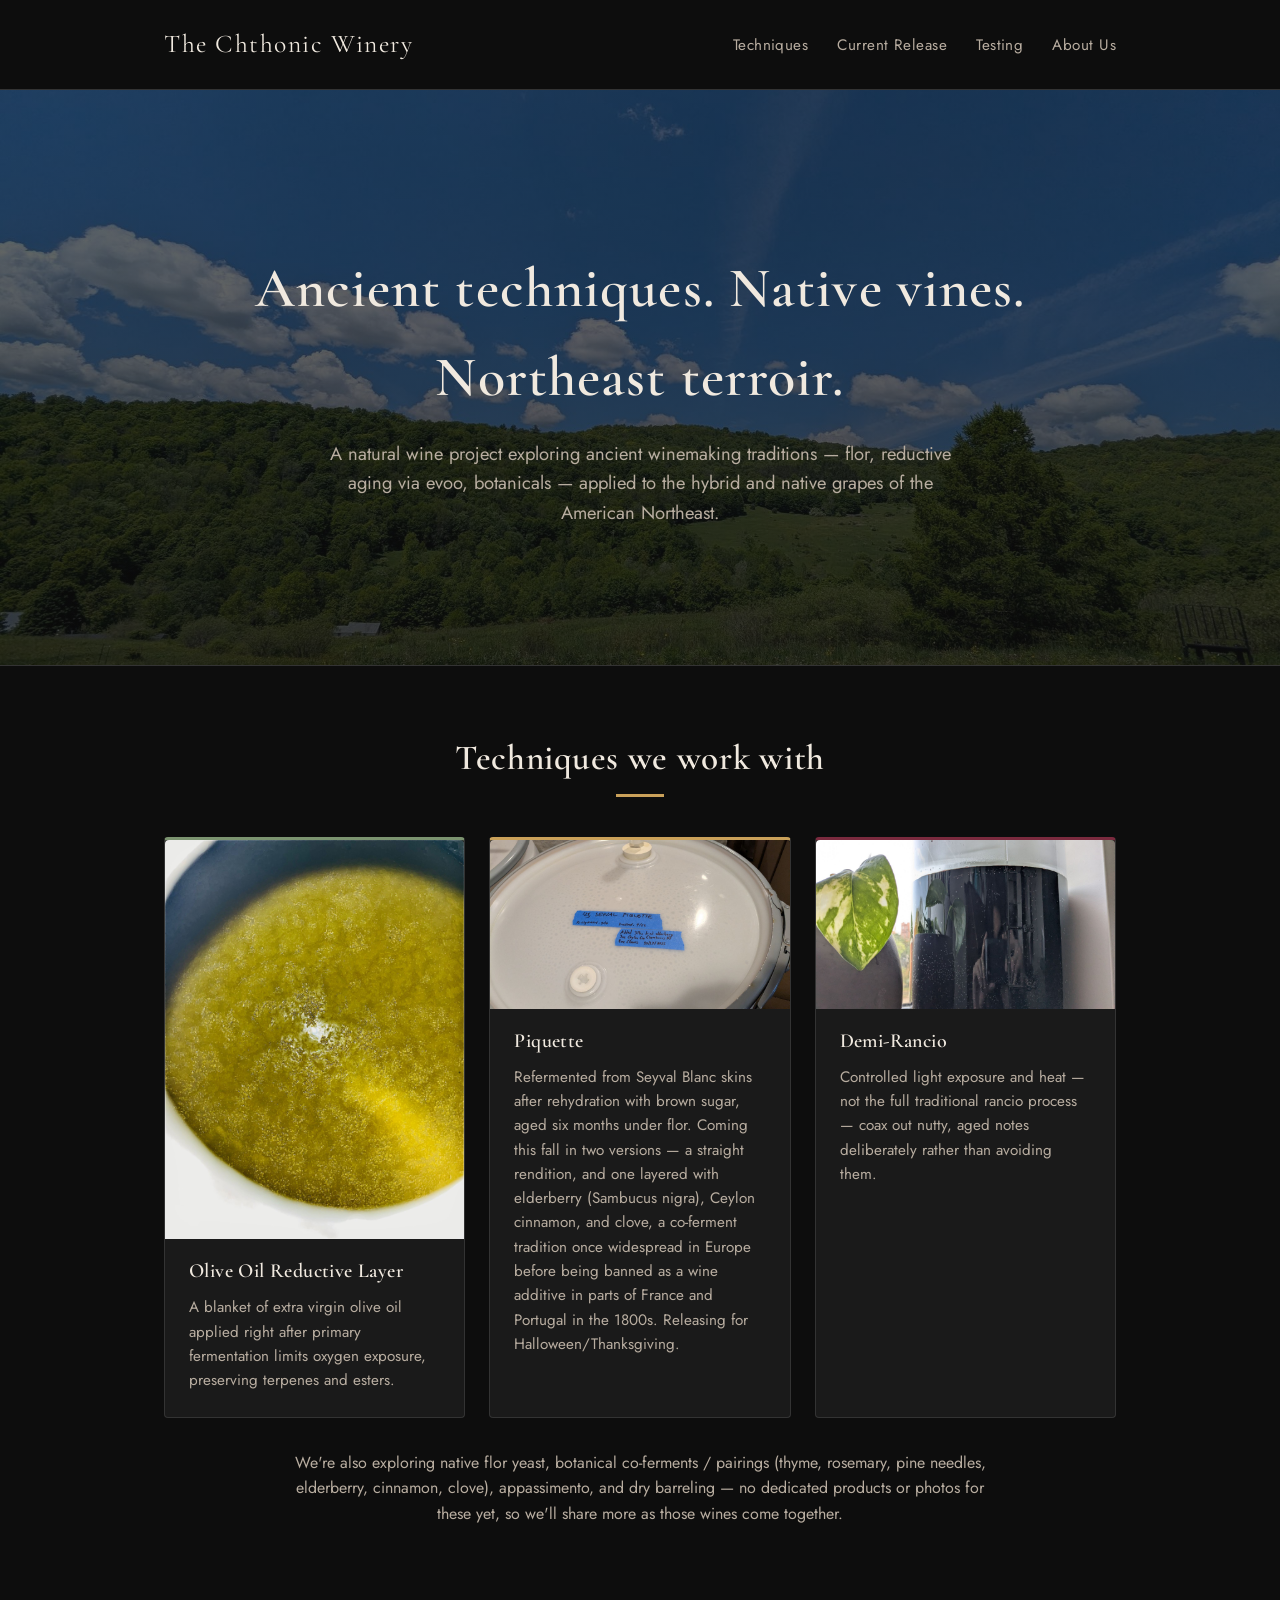
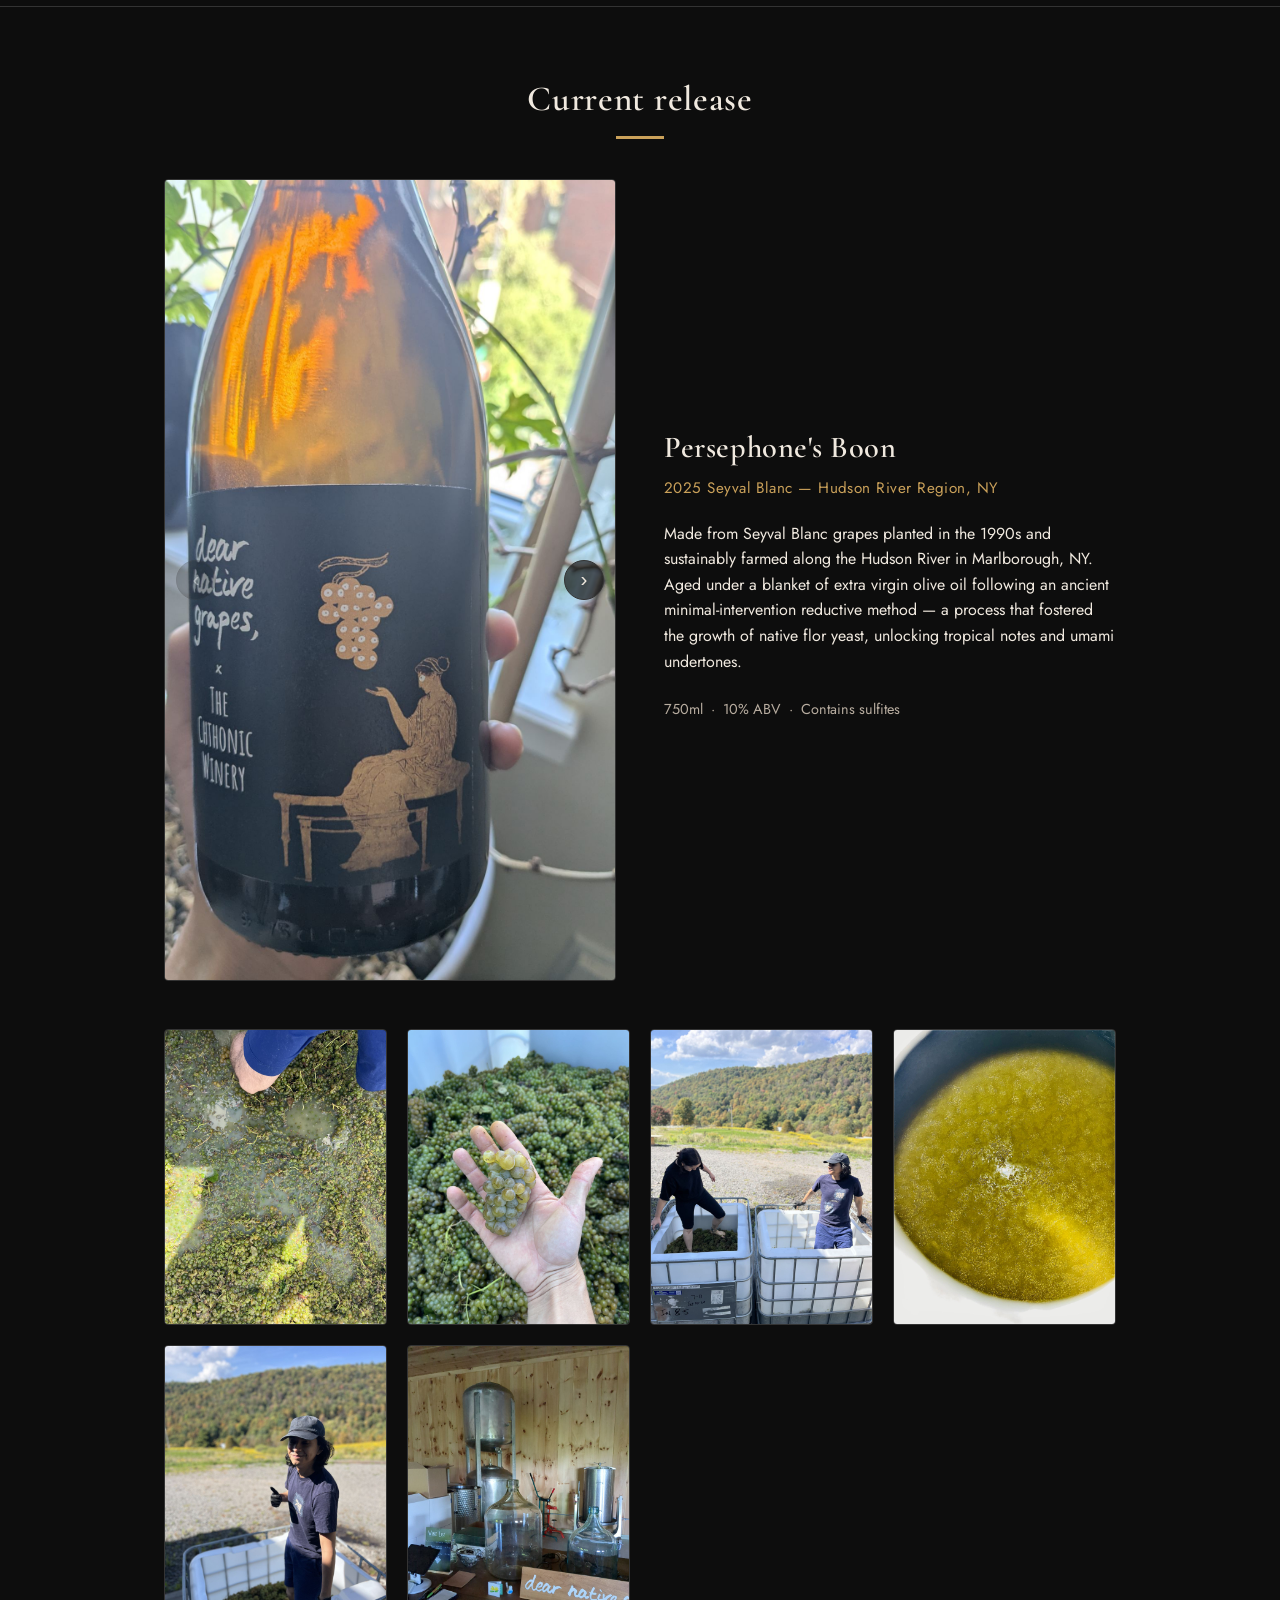
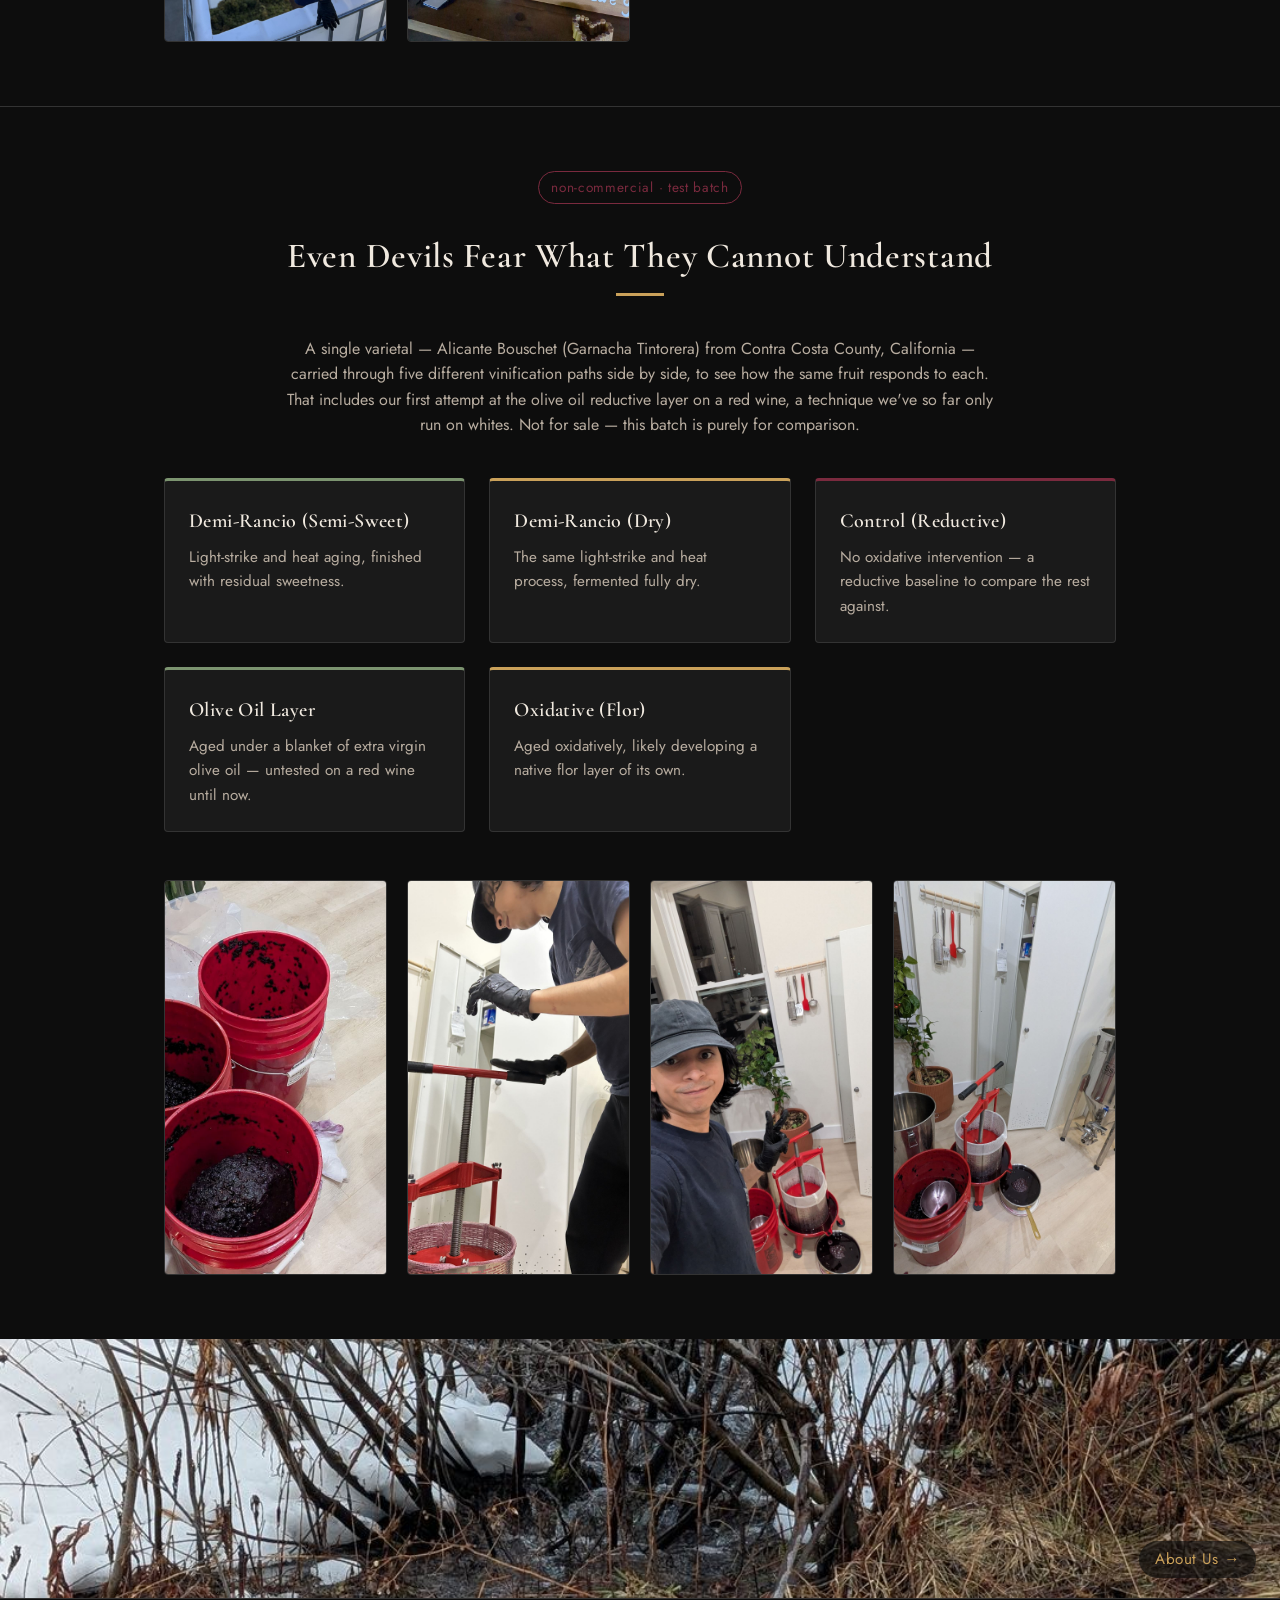
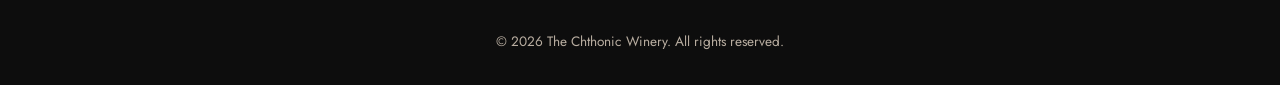
==== index.html @ 3ab77359 "Compress and downscale images, add lazy loading Photos were full-resolution phone camera output (2-5" ====
<!DOCTYPE html>
<html lang="en">
<head>
<meta charset="UTF-8">
<meta name="viewport" content="width=device-width, initial-scale=1.0">
<title>The Chthonic Winery</title>
<meta name="description" content="The Chthonic Winery — ancient winemaking techniques applied to native and hybrid grapes of the American Northeast.">
<link rel="preconnect" href="https://fonts.googleapis.com">
<link rel="preconnect" href="https://fonts.gstatic.com" crossorigin>
<link href="https://fonts.googleapis.com/css2?family=Cormorant+Garamond:wght@500;600;700&family=Jost:wght@400;500&display=swap" rel="stylesheet">
<link rel="stylesheet" href="style.css">
</head>
<body>

<header>
  <div class="container">
    <div class="brand">The Chthonic Winery</div>
    <nav>
      <a href="#techniques">Techniques</a>
      <a href="#current-release">Current Release</a>
      <a href="#testing">Testing</a>
      <a href="about.html">About Us</a>
    </nav>
  </div>
</header>

<section class="hero" style="background-image: url('images/site/PXL_20260602_154836414.jpg');">
  <div class="container">
    <h1>Ancient techniques. Native vines. Northeast terroir.</h1>
    <p>A natural wine project exploring ancient winemaking traditions — flor, reductive aging via evoo, botanicals — applied to the hybrid and native grapes of the American Northeast.</p>
  </div>
</section>

<section id="techniques">
  <div class="container">
    <div class="section-heading">
      <h2>Techniques we work with</h2>
      <div class="accent-rule"></div>
    </div>
    <div class="techniques-grid">
      <div class="technique-card">
        <div class="photo-frame">
          <img loading="lazy" decoding="async" src="images/method/evoo%20layer%20with%20flor%20yeast%20underneath.jpg" alt="The olive oil reductive layer, with native flor yeast underneath">
        </div>
        <h3>Olive Oil Reductive Layer</h3>
        <p>A blanket of extra virgin olive oil applied right after primary fermentation limits oxygen exposure, preserving terpenes and esters.</p>
      </div>
      <div class="technique-card">
        <div class="photo-frame">
          <img loading="lazy" decoding="async" src="images/method/piquette%20under%20fermentation.jpg" alt="Piquette under fermentation">
        </div>
        <h3>Piquette</h3>
        <p>Refermented from Seyval Blanc skins after rehydration with brown sugar, aged six months under flor. Coming this fall in two versions — a straight rendition, and one layered with elderberry (Sambucus nigra), Ceylon cinnamon, and clove, a co-ferment tradition once widespread in Europe before being banned as a wine additive in parts of France and Portugal in the 1800s. Releasing for Halloween/Thanksgiving.</p>
      </div>
      <div class="technique-card">
        <div class="photo-frame">
          <img loading="lazy" decoding="async" src="images/method/demi-rancio%20light%20exposure%201.jpg" alt="Demi-rancio light exposure">
        </div>
        <h3>Demi-Rancio</h3>
        <p>Controlled light exposure and heat — not the full traditional rancio process — coax out nutty, aged notes deliberately rather than avoiding them.</p>
      </div>
    </div>
    <p class="techniques-note">We're also exploring native flor yeast, botanical co-ferments / pairings (thyme, rosemary, pine needles, elderberry, cinnamon, clove), appassimento, and dry barreling — no dedicated products or photos for these yet, so we'll share more as those wines come together.</p>
  </div>
</section>

<section id="current-release">
  <div class="container">
    <div class="section-heading">
      <h2>Current release</h2>
      <div class="accent-rule"></div>
    </div>
    <div class="release-grid">
      <div class="carousel" data-images='["images/current-release/persephones_boon/PB25%20temp%20label%20for%20ABV%20-%20front%201.jpg","images/current-release/persephones_boon/PB25%20temp%20label%20for%20ABV%20-%20back%201.jpg.jpg"]' data-alts='["Persephone&#39;s Boon bottle, front label","Persephone&#39;s Boon bottle, back label"]'>
        <div class="photo-frame">
          <img loading="lazy" decoding="async" src="images/current-release/persephones_boon/PB25%20temp%20label%20for%20ABV%20-%20front%201.jpg" alt="Persephone's Boon bottle, front label">
        </div>
        <button type="button" class="carousel-arrow left" aria-label="Show previous image" disabled>&#8249;</button>
        <button type="button" class="carousel-arrow right" aria-label="Show next image">&#8250;</button>
      </div>
      <div class="release-details">
        <h3>Persephone's Boon</h3>
        <p class="release-meta">2025 Seyval Blanc &mdash; Hudson River Region, NY</p>
        <p>Made from Seyval Blanc grapes planted in the 1990s and sustainably farmed along the Hudson River in Marlborough, NY. Aged under a blanket of extra virgin olive oil following an ancient minimal-intervention reductive method — a process that fostered the growth of native flor yeast, unlocking tropical notes and umami undertones.</p>
        <p class="release-specs">750ml &nbsp;&middot;&nbsp; 10% ABV &nbsp;&middot;&nbsp; Contains sulfites</p>
      </div>
    </div>
    <div class="gallery-grid" style="margin-top: 3rem;">
      <div class="photo-frame">
        <img loading="lazy" decoding="async" src="images/current-release/persephones_boon/PB25%20pigeage%20must.jpeg" alt="Pigeage — foot-treading the Seyval Blanc must">
      </div>
      <div class="photo-frame">
        <img loading="lazy" decoding="async" src="images/current-release/persephones_boon/PB25%20seyval%20blanc.jpeg" alt="A hand-picked cluster of Seyval Blanc grapes">
      </div>
      <div class="photo-frame">
        <img loading="lazy" decoding="async" src="images/current-release/persephones_boon/PB25%20pigeage%20dennis%20leyana%201.jpeg" alt="Treading grapes together in the harvest totes">
      </div>
      <div class="photo-frame">
        <img loading="lazy" decoding="async" src="images/current-release/persephones_boon/PB25%20evoo%20layer%20with%20flor%20yeast%20underneath.jpg" alt="The olive oil reductive layer, with native flor yeast underneath">
      </div>
      <div class="photo-frame">
        <img loading="lazy" decoding="async" src="images/current-release/persephones_boon/PB25%20pigeage%20dennis.jpeg" alt="Giving a thumbs up over the harvest tote">
      </div>
      <div class="photo-frame">
        <img loading="lazy" decoding="async" src="images/current-release/persephones_boon/PB25%20dng%20setup%20stainless%20steel%20fermenter%20in%20the%20background.jpg" alt="The production setup, with fermenters in the background">
      </div>
    </div>
  </div>
</section>

<section id="testing">
  <div class="container">
    <div class="section-heading">
      <div class="collab-tag" style="border-color: var(--wine); color: var(--wine);">non-commercial &middot; test batch</div>
      <h2>Even Devils Fear What They Cannot Understand</h2>
      <div class="accent-rule"></div>
    </div>
    <p style="max-width: 720px; margin: 0 auto 2.5rem; color: var(--text-muted); text-align: center;">
      A single varietal — Alicante Bouschet (Garnacha Tintorera) from Contra Costa County, California — carried through five different vinification paths side by side, to see how the same fruit responds to each. That includes our first attempt at the olive oil reductive layer on a red wine, a technique we've so far only run on whites. Not for sale — this batch is purely for comparison.
    </p>
    <div class="techniques-grid">
      <div class="technique-card">
        <h3>Demi-Rancio (Semi-Sweet)</h3>
        <p>Light-strike and heat aging, finished with residual sweetness.</p>
      </div>
      <div class="technique-card">
        <h3>Demi-Rancio (Dry)</h3>
        <p>The same light-strike and heat process, fermented fully dry.</p>
      </div>
      <div class="technique-card">
        <h3>Control (Reductive)</h3>
        <p>No oxidative intervention — a reductive baseline to compare the rest against.</p>
      </div>
      <div class="technique-card">
        <h3>Olive Oil Layer</h3>
        <p>Aged under a blanket of extra virgin olive oil — untested on a red wine until now.</p>
      </div>
      <div class="technique-card">
        <h3>Oxidative (Flor)</h3>
        <p>Aged oxidatively, likely developing a native flor layer of its own.</p>
      </div>
    </div>
    <div class="gallery-grid" style="margin-top: 3rem;">
      <div class="photo-frame">
        <img loading="lazy" decoding="async" src="images/upcoming-release/even_devils_fear_what_they_cannot_understand/AB25%20grape%20must.jpg" alt="Alicante Bouschet grape must">
      </div>
      <div class="photo-frame">
        <img loading="lazy" decoding="async" src="images/upcoming-release/even_devils_fear_what_they_cannot_understand/AB25%20on%20the%20press%201.jpeg" alt="Pressing the Alicante Bouschet must">
      </div>
      <div class="photo-frame">
        <img loading="lazy" decoding="async" src="images/upcoming-release/even_devils_fear_what_they_cannot_understand/AB25%20on%20the%20press%202.jpg" alt="Basket press in action">
      </div>
      <div class="photo-frame">
        <img loading="lazy" decoding="async" src="images/upcoming-release/even_devils_fear_what_they_cannot_understand/AB25%20on%20the%20press%203.jpg" alt="Basket press in action">
      </div>
    </div>
  </div>
</section>

<a href="about.html" class="banner-strip" style="background-image: url('images/site/PXL_20260306_150111530.jpg');" aria-label="Go to About Us">
  <span class="banner-strip-label">About Us &rarr;</span>
</a>

<footer>
  <div class="container">
    &copy; 2026 The Chthonic Winery. All rights reserved.
  </div>
</footer>

<script src="script.js"></script>
</body>
</html>
---- style.css ----
:root {
  --bg: #0d0d0d;
  --bg-panel: #1a1a1a;
  --border: #333333;
  --text: #f0e9df;
  --text-muted: #b8ada0;
  --amber: #caa15a;
  --sage: #7c9470;
  --wine: #7a2a3e;
}

* {
  box-sizing: border-box;
}

html {
  scroll-behavior: smooth;
}

body {
  margin: 0;
  background: var(--bg);
  color: var(--text);
  font-family: 'Jost', 'Segoe UI', sans-serif;
  line-height: 1.6;
}

h1, h2, h3 {
  font-family: 'Cormorant Garamond', Georgia, serif;
  font-weight: 600;
  letter-spacing: 0.02em;
}

a {
  color: var(--amber);
}

.container {
  max-width: 1000px;
  margin: 0 auto;
  padding: 0 1.5rem;
}

/* Header */
header {
  padding: 1.5rem 0;
  border-bottom: 1px solid var(--border);
}

header .container {
  display: flex;
  justify-content: space-between;
  align-items: center;
  flex-wrap: wrap;
  gap: 1rem;
}

.brand {
  font-family: 'Cormorant Garamond', Georgia, serif;
  font-size: 1.6rem;
  letter-spacing: 0.06em;
}

nav a {
  color: var(--text-muted);
  text-decoration: none;
  margin-left: 1.5rem;
  font-size: 0.95rem;
  letter-spacing: 0.03em;
}

nav a:hover {
  color: var(--amber);
}

/* Hero */
.hero {
  position: relative;
  display: flex;
  align-items: center;
  justify-content: center;
  min-height: 64vh;
  padding: 5rem 0 4rem;
  text-align: center;
  border-bottom: 1px solid var(--border);
  background-size: cover;
  background-position: center;
}

.hero.hero-short {
  min-height: 32vh;
}

.hero::before {
  content: "";
  position: absolute;
  inset: 0;
  background: linear-gradient(180deg, rgba(13, 13, 13, 0.6), rgba(13, 13, 13, 0.75));
}

.hero .container {
  position: relative;
  z-index: 1;
}

.hero h1 {
  font-size: clamp(2.2rem, 5vw, 3.5rem);
  margin: 0 0 1rem;
}

.hero p {
  color: var(--text-muted);
  max-width: 640px;
  margin: 0 auto;
  font-size: 1.15rem;
}

/* Decorative banner strip */
.banner-strip {
  position: relative;
  display: block;
  height: 260px;
  background-size: cover;
  background-position: center;
  border-bottom: 1px solid var(--border);
  transition: opacity 0.2s ease;
}

.banner-strip:hover {
  opacity: 0.85;
}

.banner-strip-label {
  position: absolute;
  right: 1.5rem;
  bottom: 1.25rem;
  background: rgba(13, 13, 13, 0.65);
  color: var(--amber);
  padding: 0.4rem 1rem;
  border-radius: 999px;
  font-size: 0.95rem;
  letter-spacing: 0.03em;
}

/* Sections */
section {
  padding: 4rem 0;
  border-bottom: 1px solid var(--border);
}

section:last-of-type {
  border-bottom: none;
}

.section-heading {
  text-align: center;
  margin-bottom: 2.5rem;
}

.section-heading h2 {
  font-size: 2.2rem;
  margin: 0 0 0.5rem;
}

.accent-rule {
  width: 48px;
  height: 3px;
  margin: 0 auto;
  background: var(--amber);
}

/* About */
.about-grid {
  display: grid;
  grid-template-columns: 1.1fr 0.9fr;
  gap: 3rem;
  align-items: start;
}

.about-grid p {
  margin-top: 0;
}

.collab-tag {
  display: inline-block;
  border: 1px solid var(--amber);
  color: var(--amber);
  padding: 0.3rem 0.8rem;
  border-radius: 999px;
  font-size: 0.85rem;
  letter-spacing: 0.05em;
  margin-bottom: 1.5rem;
}

/* Techniques */
.techniques-grid {
  display: grid;
  grid-template-columns: repeat(auto-fit, minmax(230px, 1fr));
  gap: 1.5rem;
}

.technique-card {
  background: var(--bg-panel);
  border: 1px solid var(--border);
  border-top: 3px solid var(--sage);
  padding: 1.5rem;
  border-radius: 4px;
}

.technique-card:nth-child(3n+2) {
  border-top-color: var(--amber);
}

.technique-card:nth-child(3n) {
  border-top-color: var(--wine);
}

.technique-card .photo-frame {
  min-height: 160px;
  margin: -1.5rem -1.5rem 1rem;
  border: none;
  border-radius: 4px 4px 0 0;
}

.technique-card h3 {
  margin: 0 0 0.5rem;
  font-size: 1.25rem;
}

.technique-card p {
  color: var(--text-muted);
  margin: 0;
  font-size: 0.95rem;
}

/* Photos */
.photo-frame {
  border: 1px solid var(--border);
  border-radius: 4px;
  overflow: hidden;
  background: var(--bg-panel);
}

.photo-frame img {
  width: 100%;
  height: 100%;
  object-fit: cover;
  display: block;
}

.photo-frame.about-photo,
.release-grid .photo-frame {
  min-height: 320px;
}

/* Image carousel */
.carousel {
  position: relative;
}

.carousel-arrow {
  position: absolute;
  top: 50%;
  transform: translateY(-50%);
  width: 40px;
  height: 40px;
  border-radius: 50%;
  border: 1px solid var(--border);
  background: rgba(13, 13, 13, 0.65);
  color: var(--text);
  font-size: 1.3rem;
  line-height: 1;
  display: flex;
  align-items: center;
  justify-content: center;
  cursor: pointer;
  z-index: 1;
}

.carousel-arrow.left {
  left: 0.75rem;
}

.carousel-arrow.right {
  right: 0.75rem;
}

.carousel-arrow:hover:not(:disabled) {
  background: var(--amber);
  color: var(--bg);
  border-color: var(--amber);
}

.carousel-arrow:disabled {
  opacity: 0.3;
  cursor: default;
}

.gallery-grid .photo-frame {
  min-height: 200px;
}

.techniques-note {
  margin-top: 2rem;
  color: var(--text-muted);
  max-width: 720px;
  margin-left: auto;
  margin-right: auto;
  text-align: center;
}

/* Image placeholders */
.img-placeholder {
  border: 2px dashed var(--border);
  color: var(--text-muted);
  display: flex;
  align-items: center;
  justify-content: center;
  min-height: 220px;
  border-radius: 4px;
  font-size: 0.95rem;
  letter-spacing: 0.08em;
  text-transform: uppercase;
  background: var(--bg-panel);
}

/* Current release */
.release-grid {
  display: grid;
  grid-template-columns: 1fr 1fr;
  gap: 3rem;
  align-items: center;
}

.release-grid .img-placeholder {
  min-height: 320px;
}

.release-details h3 {
  font-size: 1.9rem;
  margin: 0 0 0.25rem;
}

.release-meta {
  color: var(--amber);
  font-size: 0.95rem;
  margin: 0 0 1.25rem;
  letter-spacing: 0.03em;
}

.release-specs {
  margin-top: 1.5rem;
  color: var(--text-muted);
  font-size: 0.9rem;
}

/* Gallery */
.gallery-grid {
  display: grid;
  grid-template-columns: repeat(auto-fit, minmax(200px, 1fr));
  gap: 1.25rem;
}

.gallery-grid .img-placeholder {
  min-height: 180px;
}

/* Contact */
.contact-form {
  max-width: 520px;
  margin: 0 auto;
  display: flex;
  flex-direction: column;
  gap: 1rem;
}

.contact-form label {
  font-size: 0.9rem;
  color: var(--text-muted);
  margin-bottom: 0.3rem;
  display: block;
}

.contact-form input,
.contact-form textarea {
  width: 100%;
  padding: 0.7rem 0.9rem;
  background: var(--bg-panel);
  border: 1px solid var(--border);
  color: var(--text);
  border-radius: 4px;
  font-family: inherit;
  font-size: 1rem;
}

.contact-form input:focus,
.contact-form textarea:focus {
  outline: none;
  border-color: var(--amber);
}

.contact-form button {
  background: var(--amber);
  color: var(--bg);
  border: none;
  padding: 0.8rem 1.5rem;
  font-size: 1rem;
  font-weight: 600;
  border-radius: 4px;
  cursor: pointer;
  letter-spacing: 0.03em;
}

.contact-form button:hover {
  opacity: 0.9;
}

.form-status {
  min-height: 1.2rem;
  font-size: 0.9rem;
}

.form-status.success {
  color: var(--sage);
}

.form-status.error {
  color: var(--wine);
}

/* Footer */
footer {
  padding: 2rem 0;
  text-align: center;
  color: var(--text-muted);
  font-size: 0.85rem;
}

@media (max-width: 720px) {
  .about-grid,
  .release-grid {
    grid-template-columns: 1fr;
  }
}
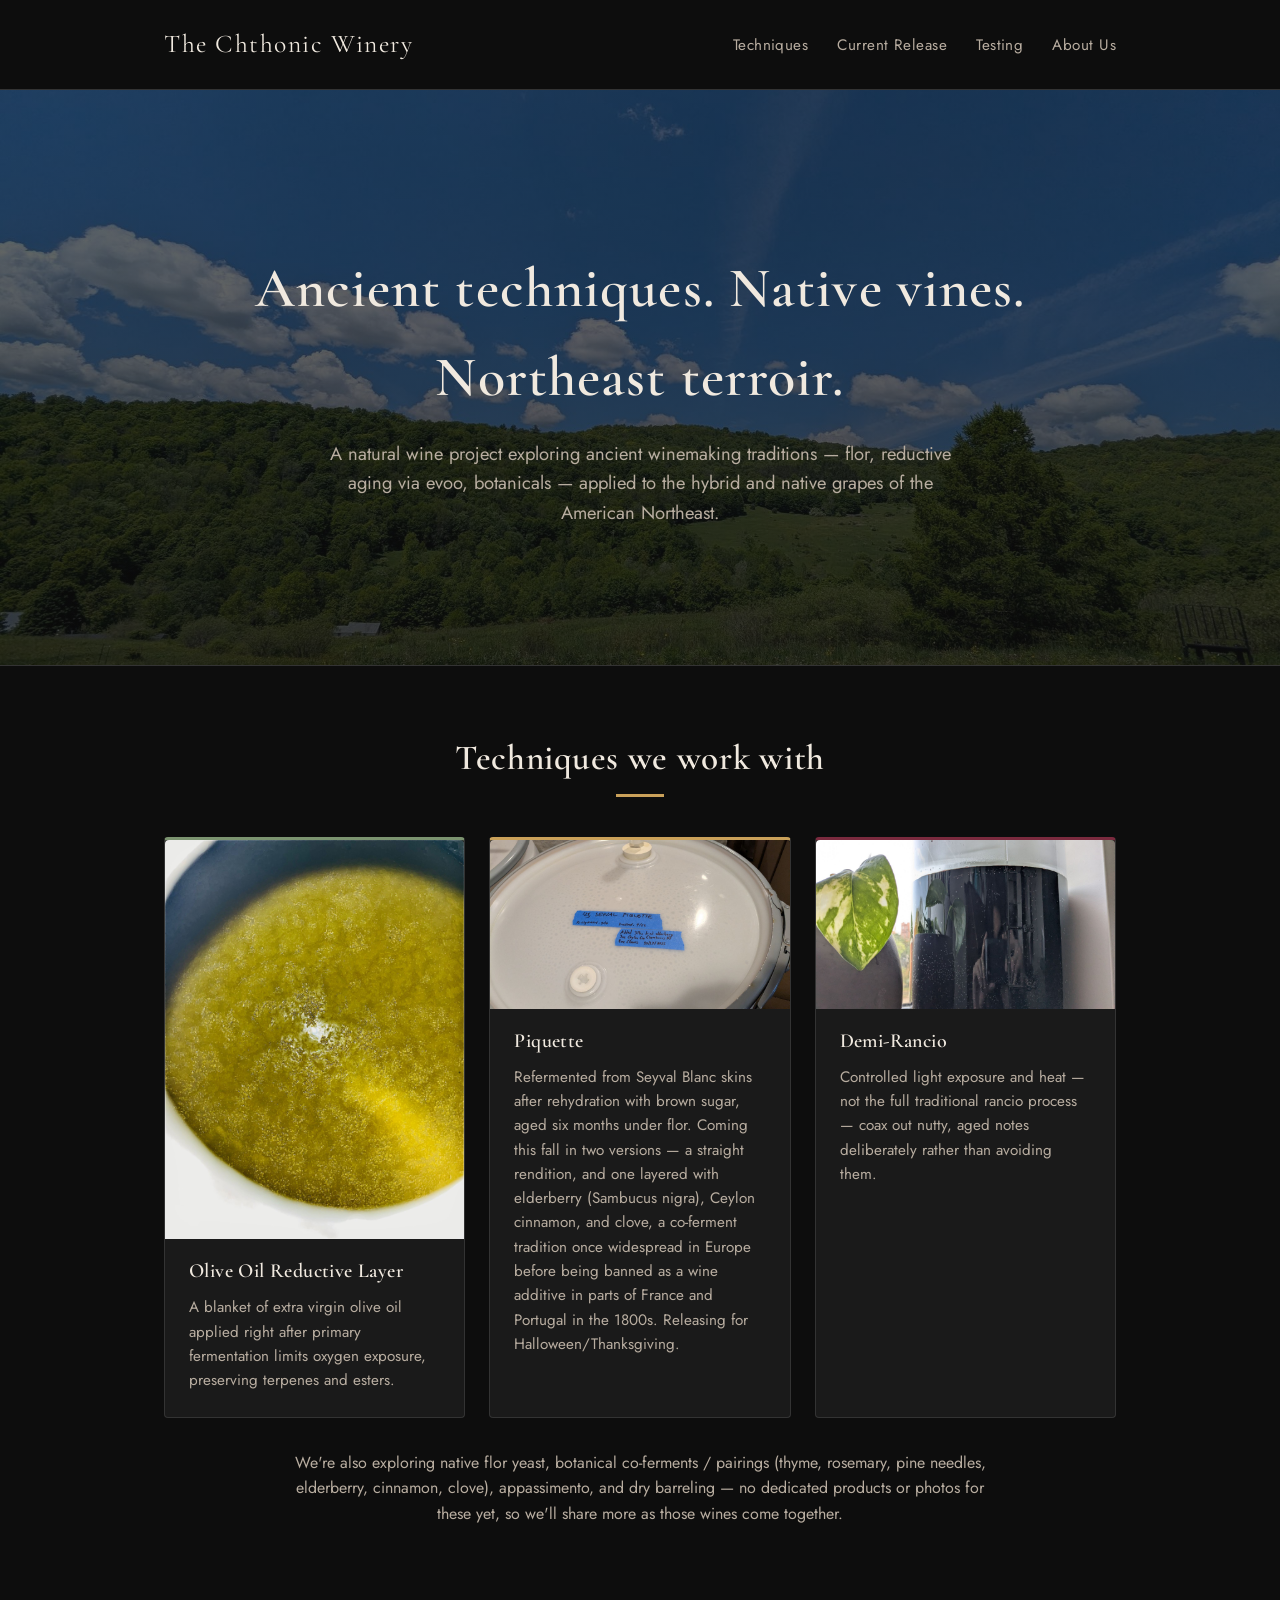
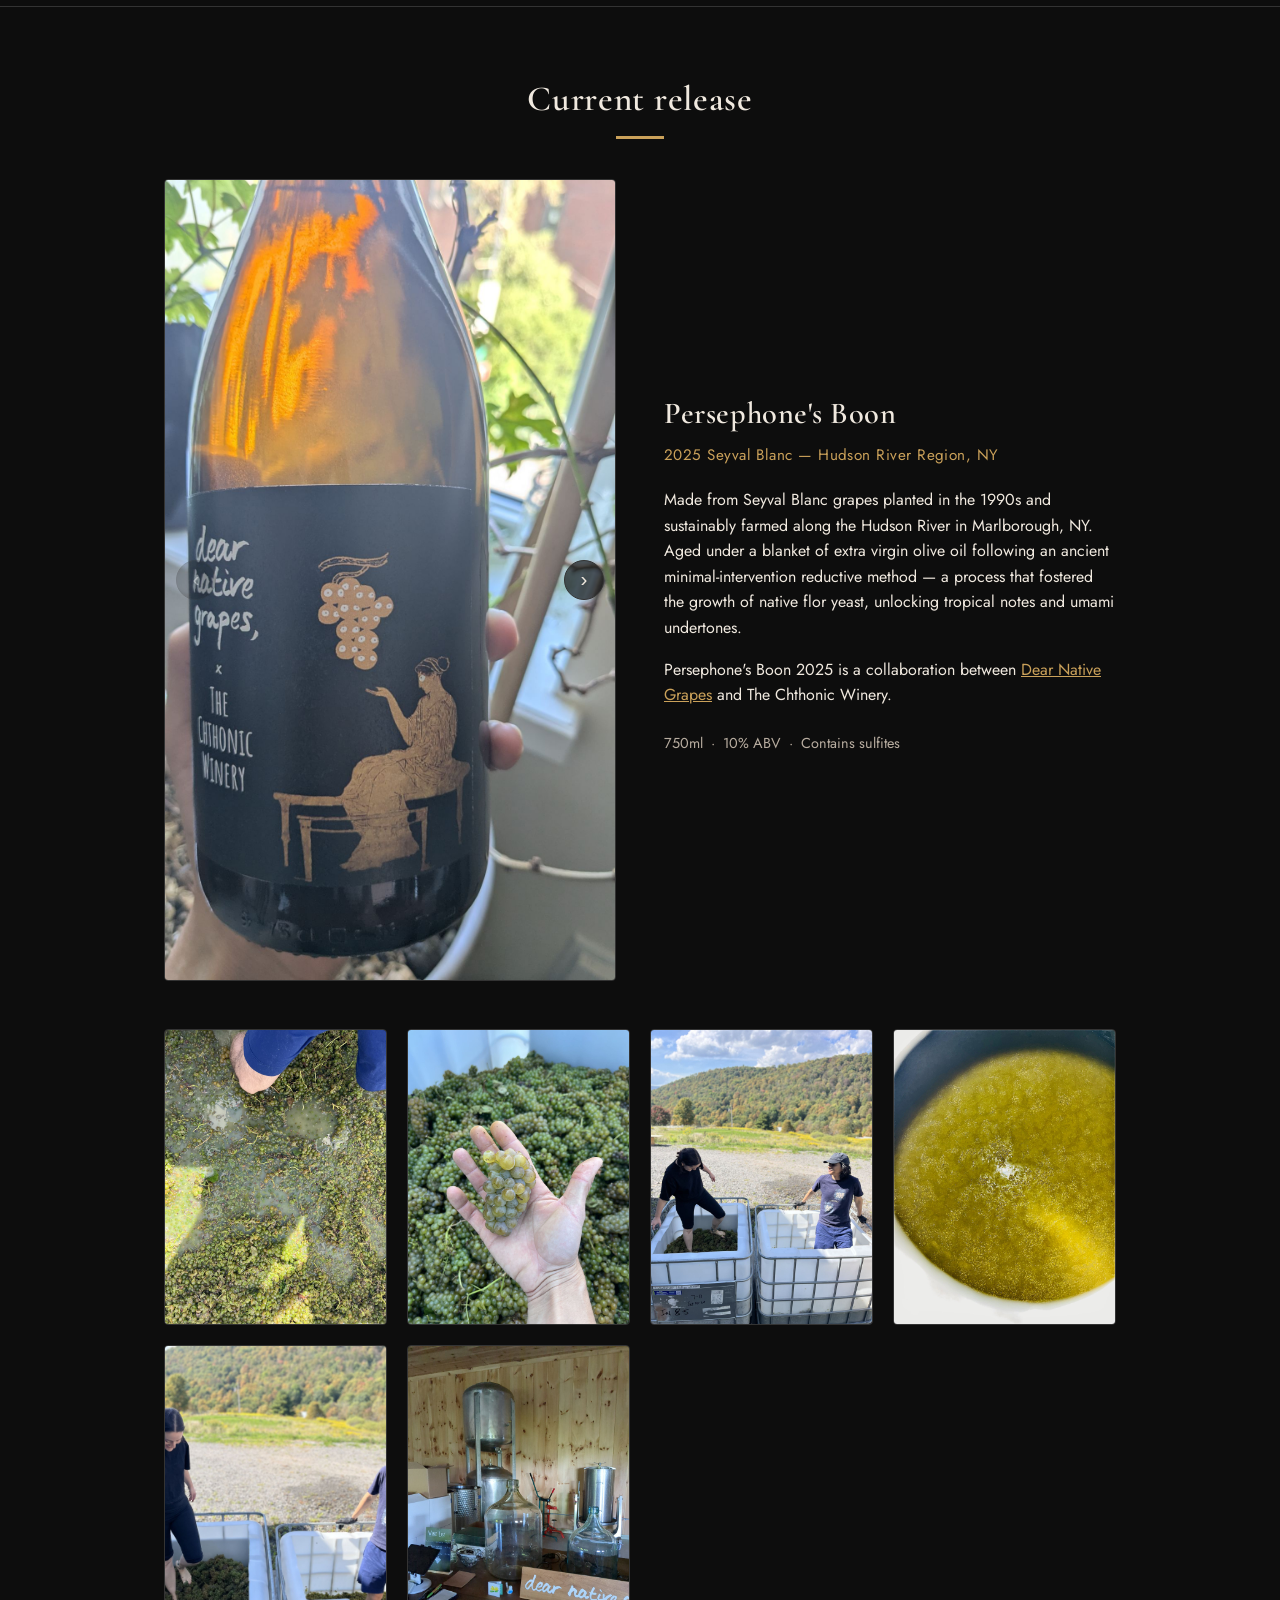
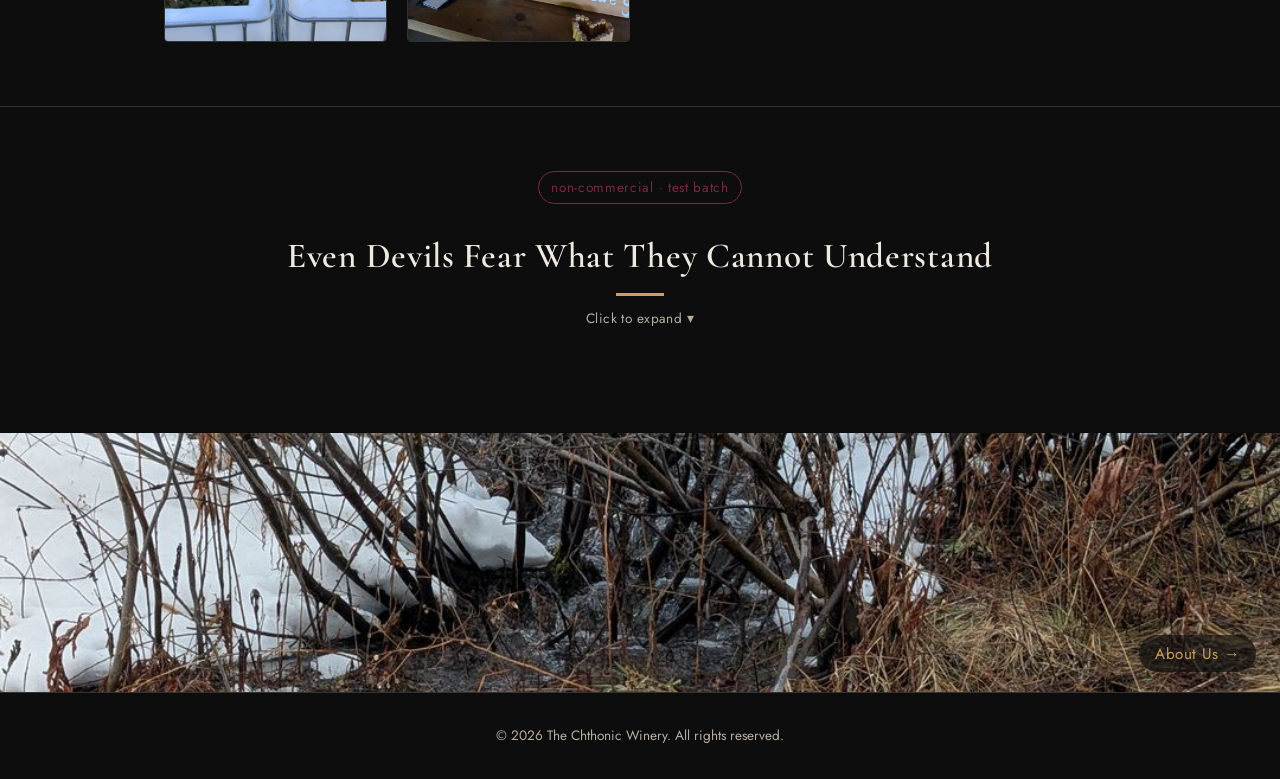
==== commit 789ca421: "Photo swap, collab credit, carousel fade, collapsible test section - Persephone's Boon gallery: swap" ====
--- a/index.html
+++ b/index.html
@@ -82,6 +82,7 @@
         <h3>Persephone's Boon</h3>
         <p class="release-meta">2025 Seyval Blanc &mdash; Hudson River Region, NY</p>
         <p>Made from Seyval Blanc grapes planted in the 1990s and sustainably farmed along the Hudson River in Marlborough, NY. Aged under a blanket of extra virgin olive oil following an ancient minimal-intervention reductive method — a process that fostered the growth of native flor yeast, unlocking tropical notes and umami undertones.</p>
+        <p>Persephone's Boon 2025 is a collaboration between <a href="https://www.dearnativegrapes.com/" target="_blank" rel="noopener">Dear Native Grapes</a> and The Chthonic Winery.</p>
         <p class="release-specs">750ml &nbsp;&middot;&nbsp; 10% ABV &nbsp;&middot;&nbsp; Contains sulfites</p>
       </div>
     </div>
@@ -99,7 +100,7 @@
         <img loading="lazy" decoding="async" src="images/current-release/persephones_boon/PB25%20evoo%20layer%20with%20flor%20yeast%20underneath.jpg" alt="The olive oil reductive layer, with native flor yeast underneath">
       </div>
       <div class="photo-frame">
-        <img loading="lazy" decoding="async" src="images/current-release/persephones_boon/PB25%20pigeage%20dennis.jpeg" alt="Giving a thumbs up over the harvest tote">
+        <img loading="lazy" decoding="async" src="images/current-release/persephones_boon/PB25%20pigeage%20dennis%20leyana%202.jpeg" alt="Dennis and Leyana treading grapes together in the harvest totes">
       </div>
       <div class="photo-frame">
         <img loading="lazy" decoding="async" src="images/current-release/persephones_boon/PB25%20dng%20setup%20stainless%20steel%20fermenter%20in%20the%20background.jpg" alt="The production setup, with fermenters in the background">
@@ -110,50 +111,55 @@
 
 <section id="testing">
   <div class="container">
-    <div class="section-heading">
-      <div class="collab-tag" style="border-color: var(--wine); color: var(--wine);">non-commercial &middot; test batch</div>
-      <h2>Even Devils Fear What They Cannot Understand</h2>
-      <div class="accent-rule"></div>
-    </div>
-    <p style="max-width: 720px; margin: 0 auto 2.5rem; color: var(--text-muted); text-align: center;">
-      A single varietal — Alicante Bouschet (Garnacha Tintorera) from Contra Costa County, California — carried through five different vinification paths side by side, to see how the same fruit responds to each. That includes our first attempt at the olive oil reductive layer on a red wine, a technique we've so far only run on whites. Not for sale — this batch is purely for comparison.
-    </p>
-    <div class="techniques-grid">
-      <div class="technique-card">
-        <h3>Demi-Rancio (Semi-Sweet)</h3>
-        <p>Light-strike and heat aging, finished with residual sweetness.</p>
+    <details class="testing-details">
+      <summary class="section-heading">
+        <div class="collab-tag" style="border-color: var(--wine); color: var(--wine);">non-commercial &middot; test batch</div>
+        <h2>Even Devils Fear What They Cannot Understand</h2>
+        <div class="accent-rule"></div>
+        <span class="testing-toggle-hint"></span>
+      </summary>
+      <div class="testing-body">
+        <p style="max-width: 720px; margin: 0 auto 2.5rem; color: var(--text-muted); text-align: center;">
+          A single varietal — Alicante Bouschet (Garnacha Tintorera) from Contra Costa County, California — carried through five different vinification paths side by side, to see how the same fruit responds to each. That includes our first attempt at the olive oil reductive layer on a red wine, a technique we've so far only run on whites. Not for sale — this batch is purely for comparison.
+        </p>
+        <div class="techniques-grid">
+          <div class="technique-card">
+            <h3>Demi-Rancio (Semi-Sweet)</h3>
+            <p>Light-strike and heat aging, finished with residual sweetness.</p>
+          </div>
+          <div class="technique-card">
+            <h3>Demi-Rancio (Dry)</h3>
+            <p>The same light-strike and heat process, fermented fully dry.</p>
+          </div>
+          <div class="technique-card">
+            <h3>Control (Reductive)</h3>
+            <p>No oxidative intervention — a reductive baseline to compare the rest against.</p>
+          </div>
+          <div class="technique-card">
+            <h3>Olive Oil Layer</h3>
+            <p>Aged under a blanket of extra virgin olive oil — untested on a red wine until now.</p>
+          </div>
+          <div class="technique-card">
+            <h3>Oxidative (Flor)</h3>
+            <p>Aged oxidatively, likely developing a native flor layer of its own.</p>
+          </div>
+        </div>
+        <div class="gallery-grid" style="margin-top: 3rem;">
+          <div class="photo-frame">
+            <img loading="lazy" decoding="async" src="images/upcoming-release/even_devils_fear_what_they_cannot_understand/AB25%20grape%20must.jpg" alt="Alicante Bouschet grape must">
+          </div>
+          <div class="photo-frame">
+            <img loading="lazy" decoding="async" src="images/upcoming-release/even_devils_fear_what_they_cannot_understand/AB25%20on%20the%20press%201.jpeg" alt="Pressing the Alicante Bouschet must">
+          </div>
+          <div class="photo-frame">
+            <img loading="lazy" decoding="async" src="images/upcoming-release/even_devils_fear_what_they_cannot_understand/AB25%20demi-rancio%20light%20exposure%201.jpg" alt="Demi-rancio wine undergoing light exposure">
+          </div>
+          <div class="photo-frame">
+            <img loading="lazy" decoding="async" src="images/upcoming-release/even_devils_fear_what_they_cannot_understand/AB25%20on%20the%20press%203.jpg" alt="Basket press in action">
+          </div>
+        </div>
       </div>
-      <div class="technique-card">
-        <h3>Demi-Rancio (Dry)</h3>
-        <p>The same light-strike and heat process, fermented fully dry.</p>
-      </div>
-      <div class="technique-card">
-        <h3>Control (Reductive)</h3>
-        <p>No oxidative intervention — a reductive baseline to compare the rest against.</p>
-      </div>
-      <div class="technique-card">
-        <h3>Olive Oil Layer</h3>
-        <p>Aged under a blanket of extra virgin olive oil — untested on a red wine until now.</p>
-      </div>
-      <div class="technique-card">
-        <h3>Oxidative (Flor)</h3>
-        <p>Aged oxidatively, likely developing a native flor layer of its own.</p>
-      </div>
-    </div>
-    <div class="gallery-grid" style="margin-top: 3rem;">
-      <div class="photo-frame">
-        <img loading="lazy" decoding="async" src="images/upcoming-release/even_devils_fear_what_they_cannot_understand/AB25%20grape%20must.jpg" alt="Alicante Bouschet grape must">
-      </div>
-      <div class="photo-frame">
-        <img loading="lazy" decoding="async" src="images/upcoming-release/even_devils_fear_what_they_cannot_understand/AB25%20on%20the%20press%201.jpeg" alt="Pressing the Alicante Bouschet must">
-      </div>
-      <div class="photo-frame">
-        <img loading="lazy" decoding="async" src="images/upcoming-release/even_devils_fear_what_they_cannot_understand/AB25%20on%20the%20press%202.jpg" alt="Basket press in action">
-      </div>
-      <div class="photo-frame">
-        <img loading="lazy" decoding="async" src="images/upcoming-release/even_devils_fear_what_they_cannot_understand/AB25%20on%20the%20press%203.jpg" alt="Basket press in action">
-      </div>
-    </div>
+    </details>
   </div>
 </section>
 
--- a/style.css
+++ b/style.css
@@ -169,6 +169,36 @@
   background: var(--amber);
 }
 
+/* Collapsible sections */
+.testing-details summary {
+  cursor: pointer;
+  list-style: none;
+}
+
+.testing-details summary::-webkit-details-marker {
+  display: none;
+}
+
+.testing-details summary::marker {
+  content: "";
+}
+
+.testing-toggle-hint {
+  display: block;
+  margin-top: 0.75rem;
+  font-size: 0.85rem;
+  color: var(--text-muted);
+  letter-spacing: 0.03em;
+}
+
+.testing-toggle-hint::after {
+  content: "Click to expand \25be";
+}
+
+.testing-details[open] .testing-toggle-hint::after {
+  content: "Click to collapse \25b4";
+}
+
 /* About */
 .about-grid {
   display: grid;
@@ -256,6 +286,10 @@
 /* Image carousel */
 .carousel {
   position: relative;
+}
+
+.carousel .photo-frame img {
+  transition: opacity 0.25s ease;
 }
 
 .carousel-arrow {
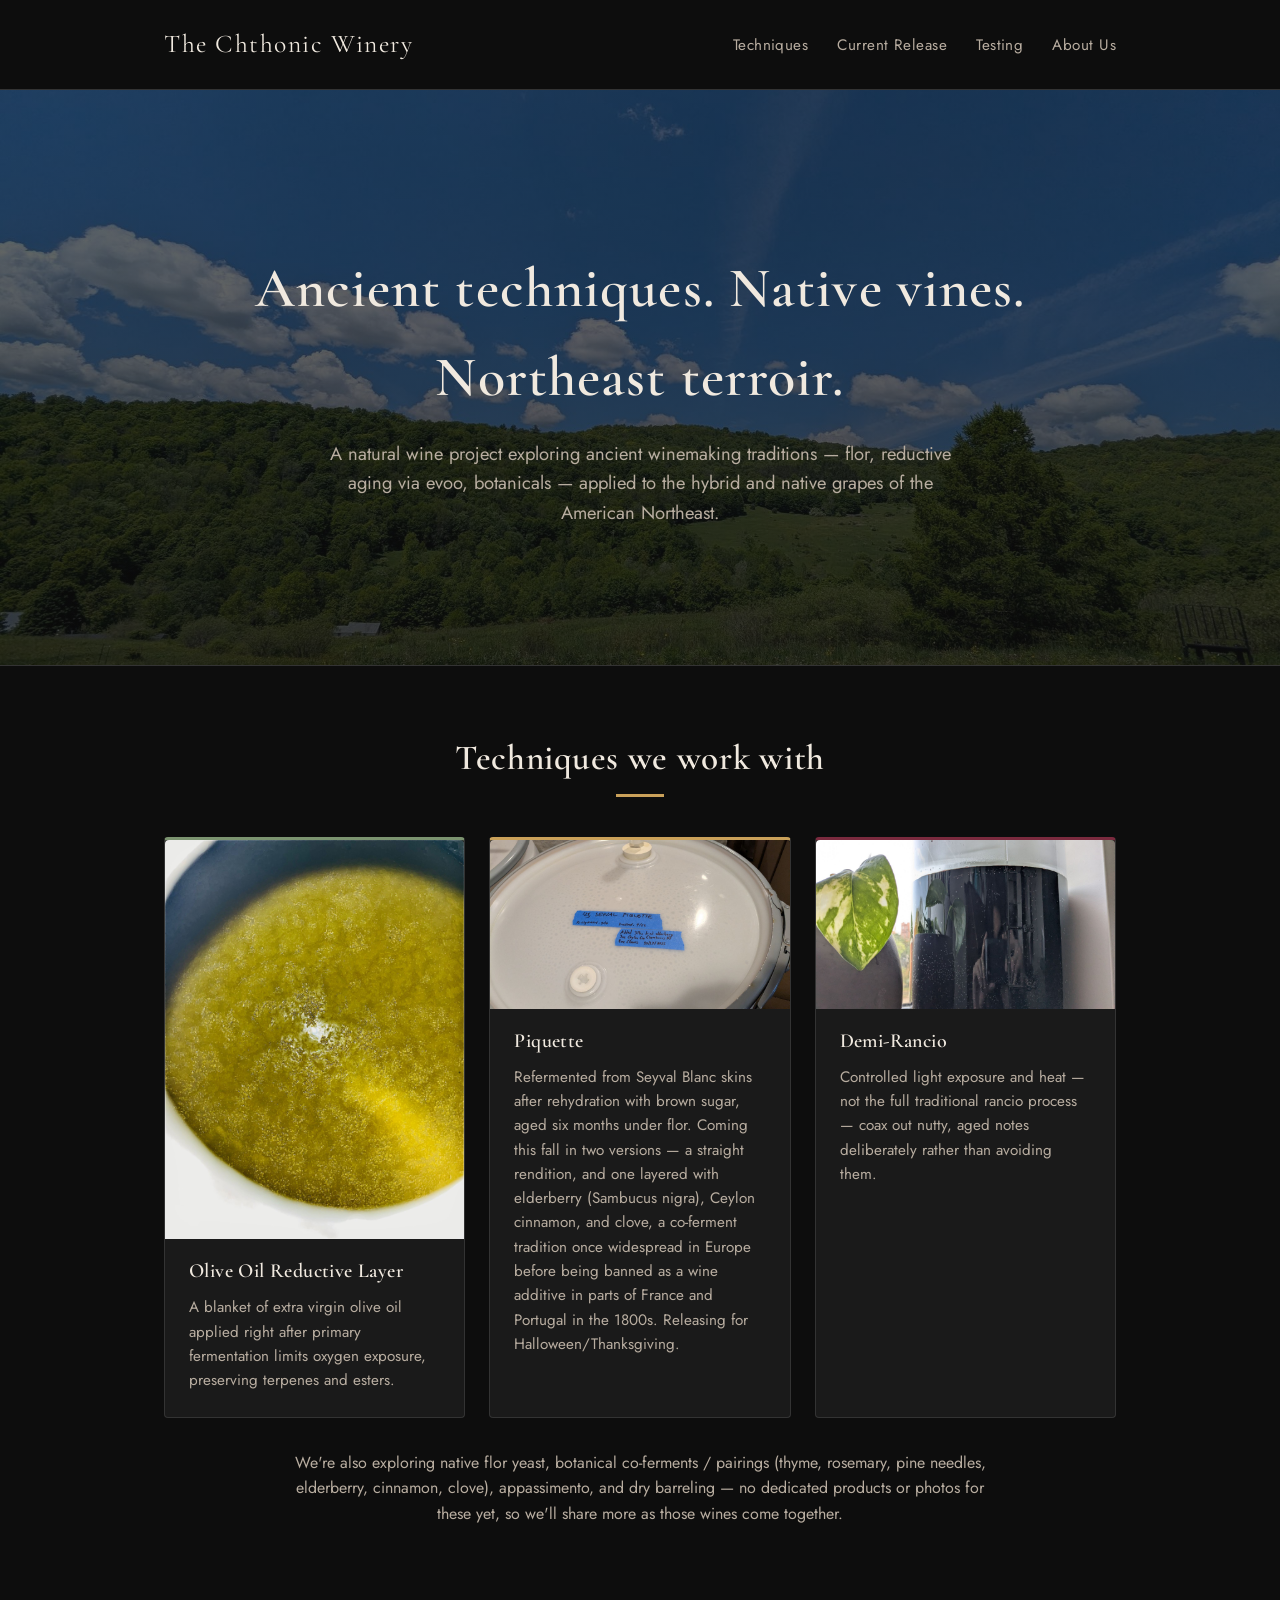
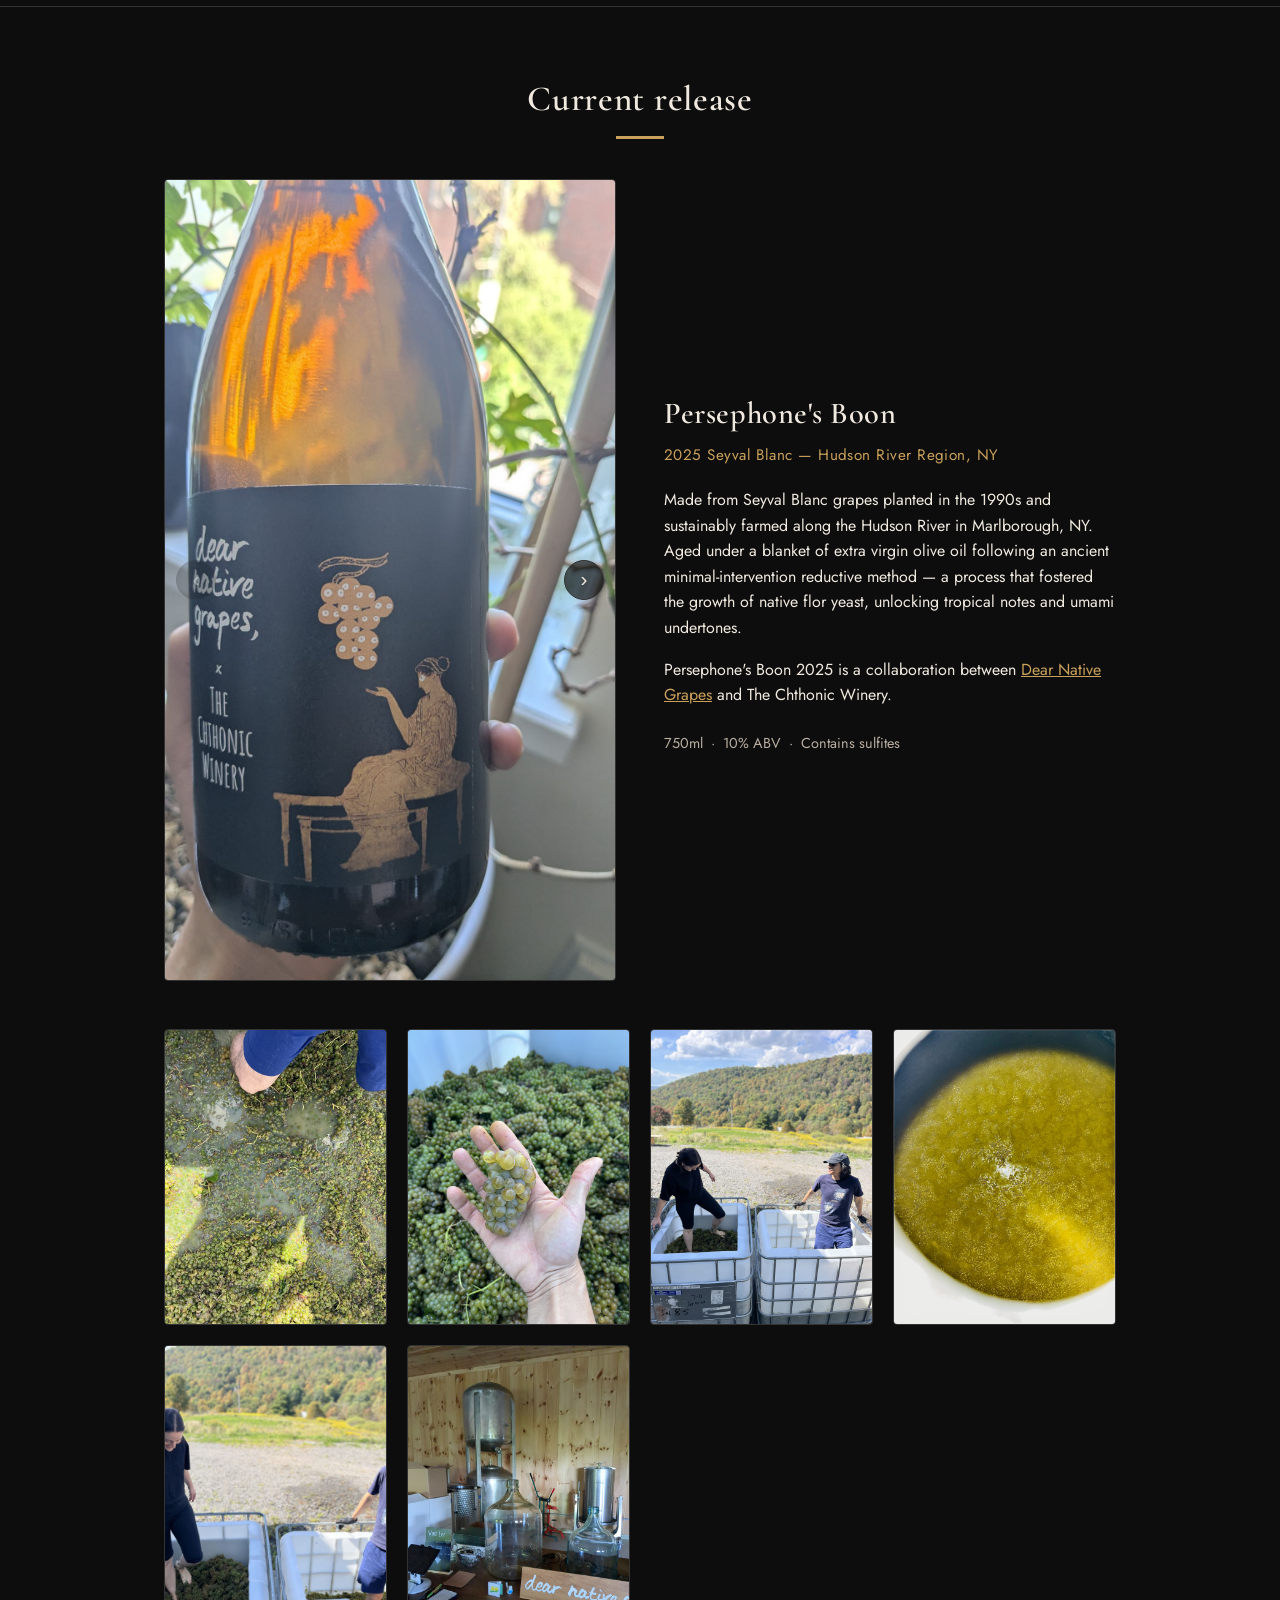
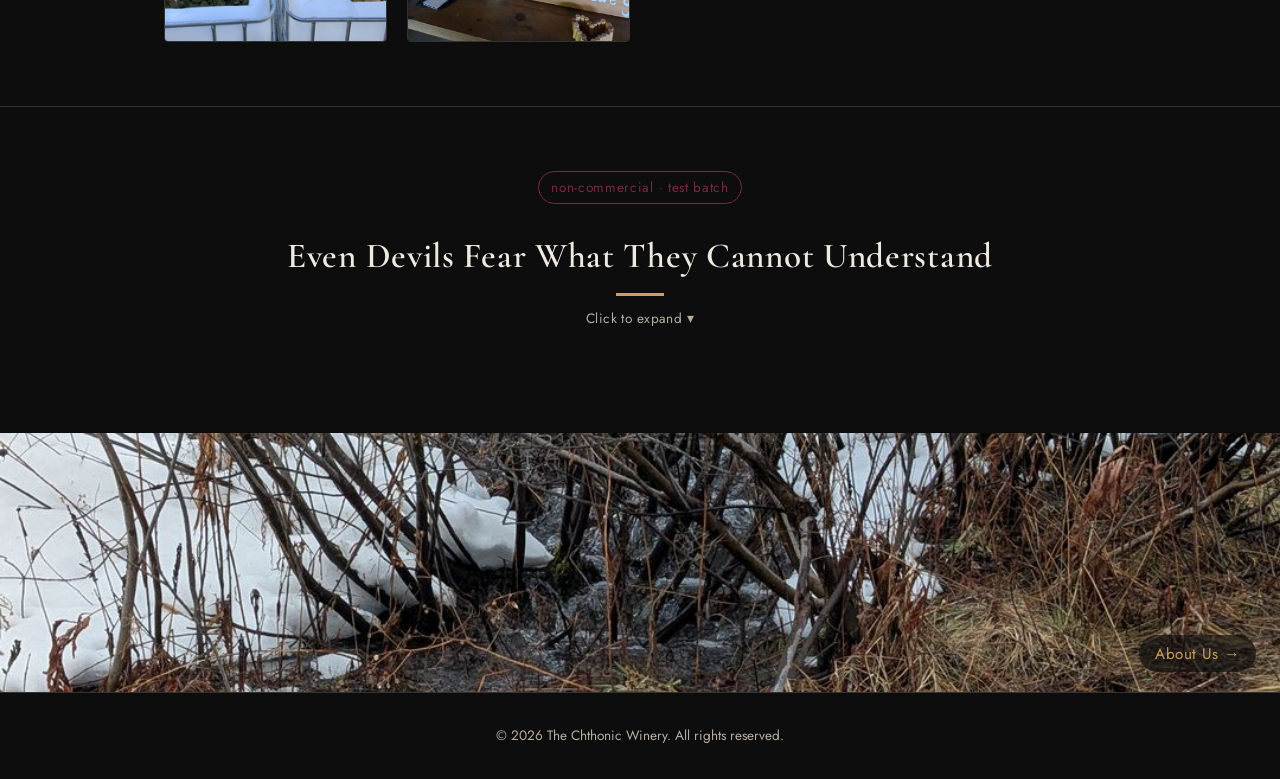
==== commit 335bfc28: "Add web-optimized 'images resized' mirror, repoint site to it images/ now holds untouched full-resol" ====
--- a/index.html
+++ b/index.html
@@ -24,7 +24,7 @@
   </div>
 </header>
 
-<section class="hero" style="background-image: url('images/site/PXL_20260602_154836414.jpg');">
+<section class="hero" style="background-image: url('images%20resized/site/2026%20DNG%20B-roll%202.jpg');">
   <div class="container">
     <h1>Ancient techniques. Native vines. Northeast terroir.</h1>
     <p>A natural wine project exploring ancient winemaking traditions — flor, reductive aging via evoo, botanicals — applied to the hybrid and native grapes of the American Northeast.</p>
@@ -40,21 +40,21 @@
     <div class="techniques-grid">
       <div class="technique-card">
         <div class="photo-frame">
-          <img loading="lazy" decoding="async" src="images/method/evoo%20layer%20with%20flor%20yeast%20underneath.jpg" alt="The olive oil reductive layer, with native flor yeast underneath">
+          <img loading="lazy" decoding="async" src="images%20resized/method/2025%20evoo%20layer%20with%20flor%20yeast%20underneath.jpg" alt="The olive oil reductive layer, with native flor yeast underneath">
         </div>
         <h3>Olive Oil Reductive Layer</h3>
         <p>A blanket of extra virgin olive oil applied right after primary fermentation limits oxygen exposure, preserving terpenes and esters.</p>
       </div>
       <div class="technique-card">
         <div class="photo-frame">
-          <img loading="lazy" decoding="async" src="images/method/piquette%20under%20fermentation.jpg" alt="Piquette under fermentation">
+          <img loading="lazy" decoding="async" src="images%20resized/method/2025%20piquette%20under%20fermentation.jpg" alt="Piquette under fermentation">
         </div>
         <h3>Piquette</h3>
         <p>Refermented from Seyval Blanc skins after rehydration with brown sugar, aged six months under flor. Coming this fall in two versions — a straight rendition, and one layered with elderberry (Sambucus nigra), Ceylon cinnamon, and clove, a co-ferment tradition once widespread in Europe before being banned as a wine additive in parts of France and Portugal in the 1800s. Releasing for Halloween/Thanksgiving.</p>
       </div>
       <div class="technique-card">
         <div class="photo-frame">
-          <img loading="lazy" decoding="async" src="images/method/demi-rancio%20light%20exposure%201.jpg" alt="Demi-rancio light exposure">
+          <img loading="lazy" decoding="async" src="images%20resized/method/2026%20demi-rancio%20light%20exposure%201.jpg" alt="Demi-rancio light exposure">
         </div>
         <h3>Demi-Rancio</h3>
         <p>Controlled light exposure and heat — not the full traditional rancio process — coax out nutty, aged notes deliberately rather than avoiding them.</p>
@@ -71,9 +71,9 @@
       <div class="accent-rule"></div>
     </div>
     <div class="release-grid">
-      <div class="carousel" data-images='["images/current-release/persephones_boon/PB25%20temp%20label%20for%20ABV%20-%20front%201.jpg","images/current-release/persephones_boon/PB25%20temp%20label%20for%20ABV%20-%20back%201.jpg.jpg"]' data-alts='["Persephone&#39;s Boon bottle, front label","Persephone&#39;s Boon bottle, back label"]'>
+      <div class="carousel" data-images='["images%20resized/current-release/PB25/PB25%20temp%20label%20for%20ABV%20-%20front%201.jpg","images%20resized/current-release/PB25/PB25%20temp%20label%20for%20ABV%20-%20back%201.jpg.jpg"]' data-alts='["Persephone&#39;s Boon bottle, front label","Persephone&#39;s Boon bottle, back label"]'>
         <div class="photo-frame">
-          <img loading="lazy" decoding="async" src="images/current-release/persephones_boon/PB25%20temp%20label%20for%20ABV%20-%20front%201.jpg" alt="Persephone's Boon bottle, front label">
+          <img loading="lazy" decoding="async" src="images%20resized/current-release/PB25/PB25%20temp%20label%20for%20ABV%20-%20front%201.jpg" alt="Persephone's Boon bottle, front label">
         </div>
         <button type="button" class="carousel-arrow left" aria-label="Show previous image" disabled>&#8249;</button>
         <button type="button" class="carousel-arrow right" aria-label="Show next image">&#8250;</button>
@@ -88,22 +88,22 @@
     </div>
     <div class="gallery-grid" style="margin-top: 3rem;">
       <div class="photo-frame">
-        <img loading="lazy" decoding="async" src="images/current-release/persephones_boon/PB25%20pigeage%20must.jpeg" alt="Pigeage — foot-treading the Seyval Blanc must">
+        <img loading="lazy" decoding="async" src="images%20resized/current-release/PB25/PB25%20pigeage%20must.jpeg" alt="Pigeage — foot-treading the Seyval Blanc must">
       </div>
       <div class="photo-frame">
-        <img loading="lazy" decoding="async" src="images/current-release/persephones_boon/PB25%20seyval%20blanc.jpeg" alt="A hand-picked cluster of Seyval Blanc grapes">
+        <img loading="lazy" decoding="async" src="images%20resized/current-release/PB25/PB25%20seyval%20blanc.jpeg" alt="A hand-picked cluster of Seyval Blanc grapes">
       </div>
       <div class="photo-frame">
-        <img loading="lazy" decoding="async" src="images/current-release/persephones_boon/PB25%20pigeage%20dennis%20leyana%201.jpeg" alt="Treading grapes together in the harvest totes">
+        <img loading="lazy" decoding="async" src="images%20resized/current-release/PB25/PB25%20pigeage%20dennis%20leyana%201.jpeg" alt="Treading grapes together in the harvest totes">
       </div>
       <div class="photo-frame">
-        <img loading="lazy" decoding="async" src="images/current-release/persephones_boon/PB25%20evoo%20layer%20with%20flor%20yeast%20underneath.jpg" alt="The olive oil reductive layer, with native flor yeast underneath">
+        <img loading="lazy" decoding="async" src="images%20resized/current-release/PB25/PB25%20evoo%20layer%20with%20flor%20yeast%20underneath.jpg" alt="The olive oil reductive layer, with native flor yeast underneath">
       </div>
       <div class="photo-frame">
-        <img loading="lazy" decoding="async" src="images/current-release/persephones_boon/PB25%20pigeage%20dennis%20leyana%202.jpeg" alt="Dennis and Leyana treading grapes together in the harvest totes">
+        <img loading="lazy" decoding="async" src="images%20resized/current-release/PB25/PB25%20pigeage%20dennis%20leyana%202.jpeg" alt="Dennis and Leyana treading grapes together in the harvest totes">
       </div>
       <div class="photo-frame">
-        <img loading="lazy" decoding="async" src="images/current-release/persephones_boon/PB25%20dng%20setup%20stainless%20steel%20fermenter%20in%20the%20background.jpg" alt="The production setup, with fermenters in the background">
+        <img loading="lazy" decoding="async" src="images%20resized/current-release/PB25/PB25%20dng%20setup%20stainless%20steel%20fermenter%20in%20the%20background.jpg" alt="The production setup, with fermenters in the background">
       </div>
     </div>
   </div>
@@ -146,16 +146,16 @@
         </div>
         <div class="gallery-grid" style="margin-top: 3rem;">
           <div class="photo-frame">
-            <img loading="lazy" decoding="async" src="images/upcoming-release/even_devils_fear_what_they_cannot_understand/AB25%20grape%20must.jpg" alt="Alicante Bouschet grape must">
+            <img loading="lazy" decoding="async" src="images%20resized/upcoming-release/AB25/AB25%20grape%20must.jpg" alt="Alicante Bouschet grape must">
           </div>
           <div class="photo-frame">
-            <img loading="lazy" decoding="async" src="images/upcoming-release/even_devils_fear_what_they_cannot_understand/AB25%20on%20the%20press%201.jpeg" alt="Pressing the Alicante Bouschet must">
+            <img loading="lazy" decoding="async" src="images%20resized/upcoming-release/AB25/AB25%20on%20the%20press%201.jpeg" alt="Pressing the Alicante Bouschet must">
           </div>
           <div class="photo-frame">
-            <img loading="lazy" decoding="async" src="images/upcoming-release/even_devils_fear_what_they_cannot_understand/AB25%20demi-rancio%20light%20exposure%201.jpg" alt="Demi-rancio wine undergoing light exposure">
+            <img loading="lazy" decoding="async" class="zoom-out" src="images%20resized/upcoming-release/AB25/AB25%20demi-rancio%20light%20exposure%201.jpg" alt="Demi-rancio wine undergoing light exposure">
           </div>
           <div class="photo-frame">
-            <img loading="lazy" decoding="async" src="images/upcoming-release/even_devils_fear_what_they_cannot_understand/AB25%20on%20the%20press%203.jpg" alt="Basket press in action">
+            <img loading="lazy" decoding="async" src="images%20resized/upcoming-release/AB25/AB25%20on%20the%20press%203.jpg" alt="Basket press in action">
           </div>
         </div>
       </div>
@@ -163,7 +163,7 @@
   </div>
 </section>
 
-<a href="about.html" class="banner-strip" style="background-image: url('images/site/PXL_20260306_150111530.jpg');" aria-label="Go to About Us">
+<a href="about.html" class="banner-strip" style="background-image: url('images%20resized/site/2025%20DNG%20winter%20outside%201.jpg');" aria-label="Go to About Us">
   <span class="banner-strip-label">About Us &rarr;</span>
 </a>
 
--- a/style.css
+++ b/style.css
@@ -269,6 +269,10 @@
   border-radius: 4px;
   overflow: hidden;
   background: var(--bg-panel);
+}
+
+.photo-frame img.zoom-out {
+  object-fit: contain;
 }
 
 .photo-frame img {
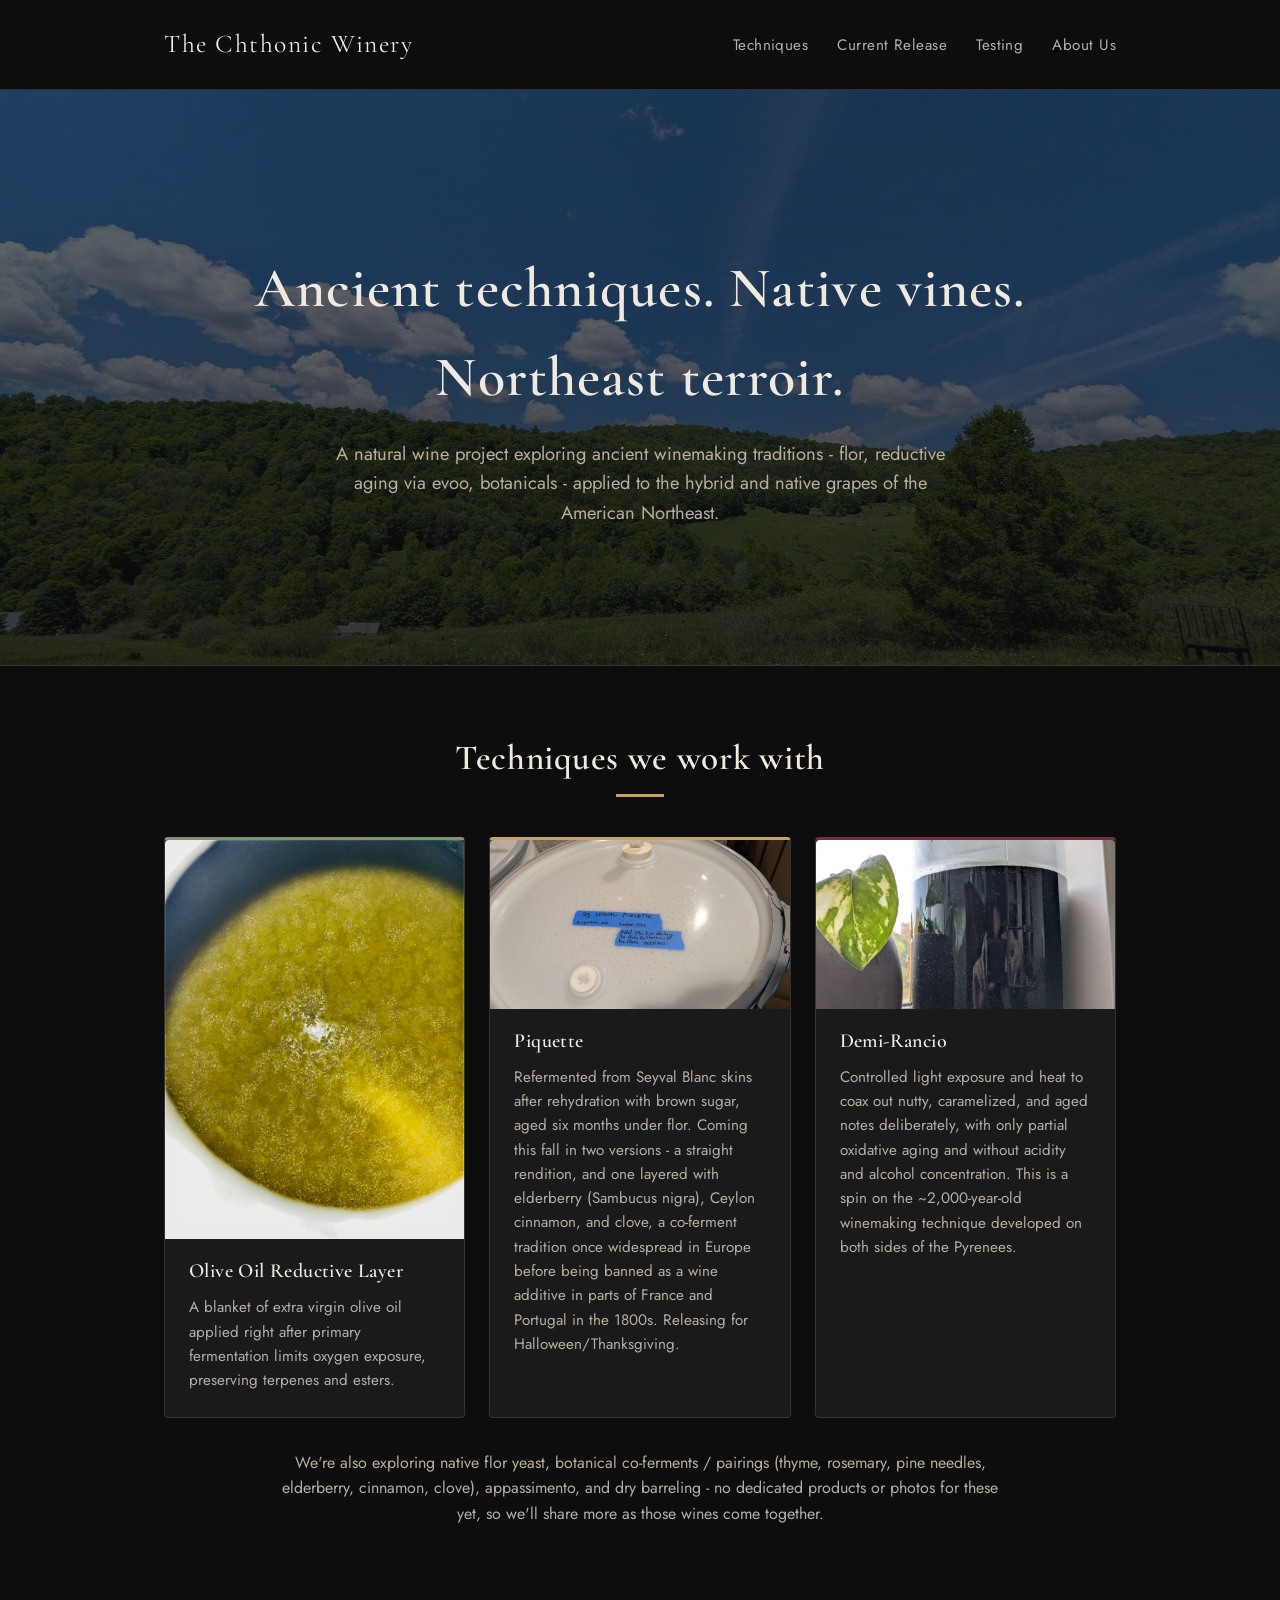
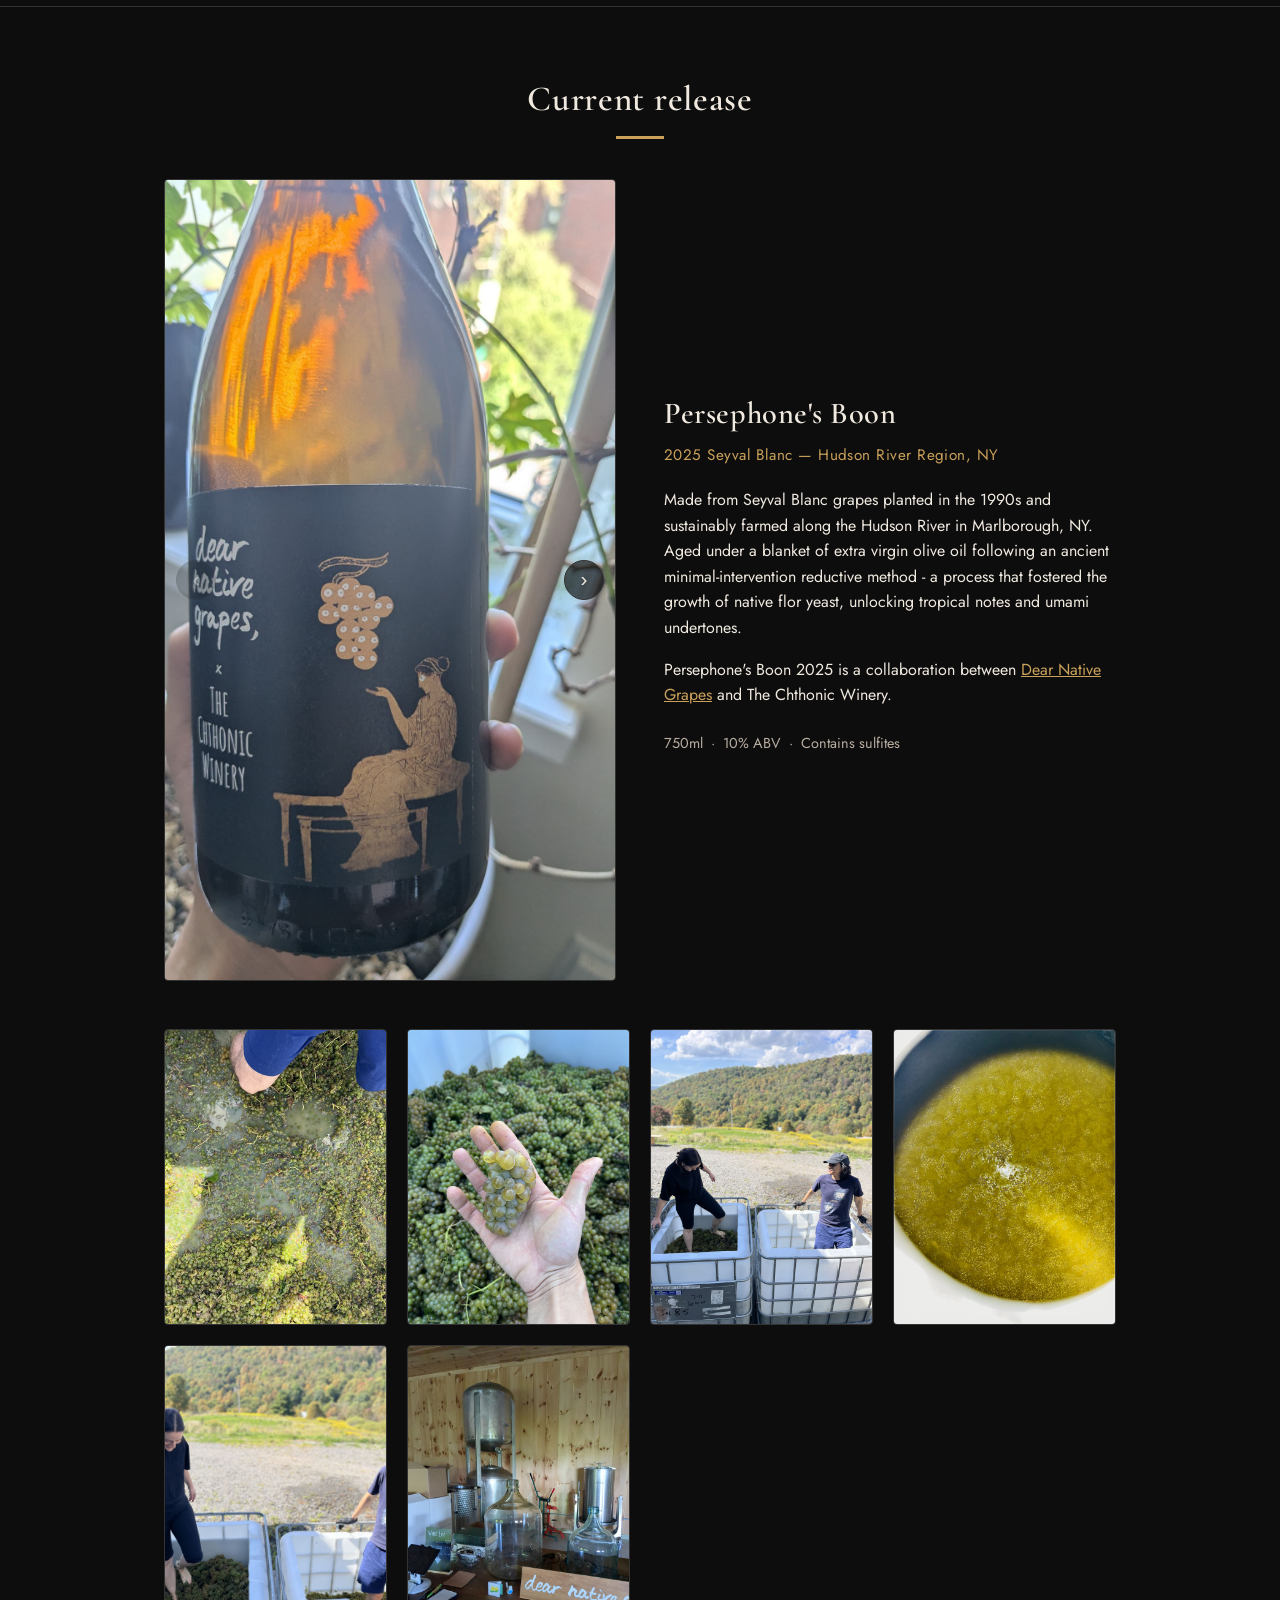
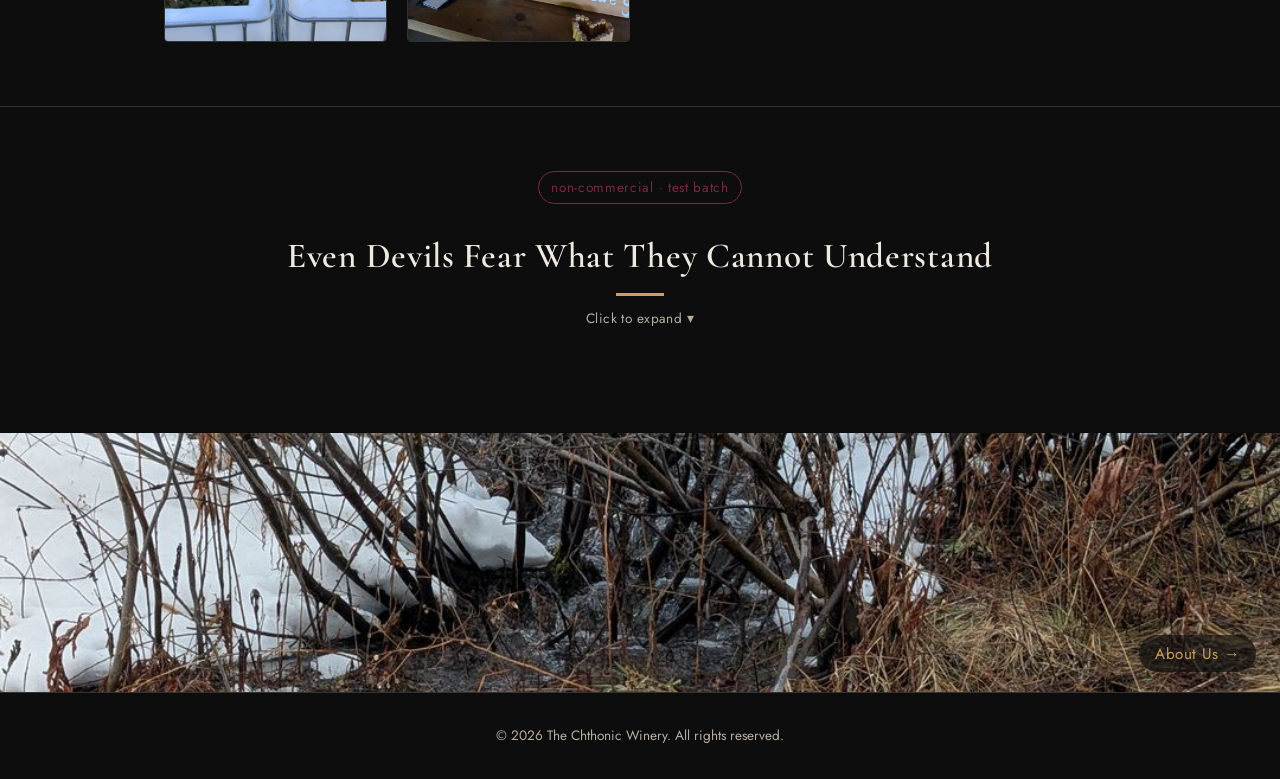
==== commit 3ea5d465: "Swap em-dashes for regular dashes, rewrite demi-rancio copy, new About Us hero - Replaces every em-d" ====
--- a/index.html
+++ b/index.html
@@ -4,7 +4,7 @@
 <meta charset="UTF-8">
 <meta name="viewport" content="width=device-width, initial-scale=1.0">
 <title>The Chthonic Winery</title>
-<meta name="description" content="The Chthonic Winery — ancient winemaking techniques applied to native and hybrid grapes of the American Northeast.">
+<meta name="description" content="The Chthonic Winery - ancient winemaking techniques applied to native and hybrid grapes of the American Northeast.">
 <link rel="preconnect" href="https://fonts.googleapis.com">
 <link rel="preconnect" href="https://fonts.gstatic.com" crossorigin>
 <link href="https://fonts.googleapis.com/css2?family=Cormorant+Garamond:wght@500;600;700&family=Jost:wght@400;500&display=swap" rel="stylesheet">
@@ -27,7 +27,7 @@
 <section class="hero" style="background-image: url('images%20resized/site/2026%20DNG%20B-roll%202.jpg');">
   <div class="container">
     <h1>Ancient techniques. Native vines. Northeast terroir.</h1>
-    <p>A natural wine project exploring ancient winemaking traditions — flor, reductive aging via evoo, botanicals — applied to the hybrid and native grapes of the American Northeast.</p>
+    <p>A natural wine project exploring ancient winemaking traditions - flor, reductive aging via evoo, botanicals - applied to the hybrid and native grapes of the American Northeast.</p>
   </div>
 </section>
 
@@ -50,17 +50,17 @@
           <img loading="lazy" decoding="async" src="images%20resized/method/2025%20piquette%20under%20fermentation.jpg" alt="Piquette under fermentation">
         </div>
         <h3>Piquette</h3>
-        <p>Refermented from Seyval Blanc skins after rehydration with brown sugar, aged six months under flor. Coming this fall in two versions — a straight rendition, and one layered with elderberry (Sambucus nigra), Ceylon cinnamon, and clove, a co-ferment tradition once widespread in Europe before being banned as a wine additive in parts of France and Portugal in the 1800s. Releasing for Halloween/Thanksgiving.</p>
+        <p>Refermented from Seyval Blanc skins after rehydration with brown sugar, aged six months under flor. Coming this fall in two versions - a straight rendition, and one layered with elderberry (Sambucus nigra), Ceylon cinnamon, and clove, a co-ferment tradition once widespread in Europe before being banned as a wine additive in parts of France and Portugal in the 1800s. Releasing for Halloween/Thanksgiving.</p>
       </div>
       <div class="technique-card">
         <div class="photo-frame">
           <img loading="lazy" decoding="async" src="images%20resized/method/2026%20demi-rancio%20light%20exposure%201.jpg" alt="Demi-rancio light exposure">
         </div>
         <h3>Demi-Rancio</h3>
-        <p>Controlled light exposure and heat — not the full traditional rancio process — coax out nutty, aged notes deliberately rather than avoiding them.</p>
+        <p>Controlled light exposure and heat to coax out nutty, caramelized, and aged notes deliberately, with only partial oxidative aging and without acidity and alcohol concentration. This is a spin on the ~2,000-year-old winemaking technique developed on both sides of the Pyrenees.</p>
       </div>
     </div>
-    <p class="techniques-note">We're also exploring native flor yeast, botanical co-ferments / pairings (thyme, rosemary, pine needles, elderberry, cinnamon, clove), appassimento, and dry barreling — no dedicated products or photos for these yet, so we'll share more as those wines come together.</p>
+    <p class="techniques-note">We're also exploring native flor yeast, botanical co-ferments / pairings (thyme, rosemary, pine needles, elderberry, cinnamon, clove), appassimento, and dry barreling - no dedicated products or photos for these yet, so we'll share more as those wines come together.</p>
   </div>
 </section>
 
@@ -81,14 +81,14 @@
       <div class="release-details">
         <h3>Persephone's Boon</h3>
         <p class="release-meta">2025 Seyval Blanc &mdash; Hudson River Region, NY</p>
-        <p>Made from Seyval Blanc grapes planted in the 1990s and sustainably farmed along the Hudson River in Marlborough, NY. Aged under a blanket of extra virgin olive oil following an ancient minimal-intervention reductive method — a process that fostered the growth of native flor yeast, unlocking tropical notes and umami undertones.</p>
+        <p>Made from Seyval Blanc grapes planted in the 1990s and sustainably farmed along the Hudson River in Marlborough, NY. Aged under a blanket of extra virgin olive oil following an ancient minimal-intervention reductive method - a process that fostered the growth of native flor yeast, unlocking tropical notes and umami undertones.</p>
         <p>Persephone's Boon 2025 is a collaboration between <a href="https://www.dearnativegrapes.com/" target="_blank" rel="noopener">Dear Native Grapes</a> and The Chthonic Winery.</p>
         <p class="release-specs">750ml &nbsp;&middot;&nbsp; 10% ABV &nbsp;&middot;&nbsp; Contains sulfites</p>
       </div>
     </div>
     <div class="gallery-grid" style="margin-top: 3rem;">
       <div class="photo-frame">
-        <img loading="lazy" decoding="async" src="images%20resized/current-release/PB25/PB25%20pigeage%20must.jpeg" alt="Pigeage — foot-treading the Seyval Blanc must">
+        <img loading="lazy" decoding="async" src="images%20resized/current-release/PB25/PB25%20pigeage%20must.jpeg" alt="Pigeage - foot-treading the Seyval Blanc must">
       </div>
       <div class="photo-frame">
         <img loading="lazy" decoding="async" src="images%20resized/current-release/PB25/PB25%20seyval%20blanc.jpeg" alt="A hand-picked cluster of Seyval Blanc grapes">
@@ -120,7 +120,7 @@
       </summary>
       <div class="testing-body">
         <p style="max-width: 720px; margin: 0 auto 2.5rem; color: var(--text-muted); text-align: center;">
-          A single varietal — Alicante Bouschet (Garnacha Tintorera) from Contra Costa County, California — carried through five different vinification paths side by side, to see how the same fruit responds to each. That includes our first attempt at the olive oil reductive layer on a red wine, a technique we've so far only run on whites. Not for sale — this batch is purely for comparison.
+          A single varietal - Alicante Bouschet (Garnacha Tintorera) from Contra Costa County, California - carried through five different vinification paths side by side, to see how the same fruit responds to each. That includes our first attempt at the olive oil reductive layer on a red wine, a technique we've so far only run on whites. Not for sale - this batch is purely for comparison.
         </p>
         <div class="techniques-grid">
           <div class="technique-card">
@@ -133,11 +133,11 @@
           </div>
           <div class="technique-card">
             <h3>Control (Reductive)</h3>
-            <p>No oxidative intervention — a reductive baseline to compare the rest against.</p>
+            <p>No oxidative intervention - a reductive baseline to compare the rest against.</p>
           </div>
           <div class="technique-card">
             <h3>Olive Oil Layer</h3>
-            <p>Aged under a blanket of extra virgin olive oil — untested on a red wine until now.</p>
+            <p>Aged under a blanket of extra virgin olive oil - untested on a red wine until now.</p>
           </div>
           <div class="technique-card">
             <h3>Oxidative (Flor)</h3>
--- a/style.css
+++ b/style.css
@@ -209,6 +209,68 @@
 
 .about-grid p {
   margin-top: 0;
+}
+
+/* Chalk arrow annotation */
+.annotated-photo {
+  position: relative;
+}
+
+.photo-frame img.chalk-arrow {
+  position: absolute;
+  left: 70%;
+  top: 55%;
+  width: 60px;
+  height: auto;
+  object-fit: contain;
+  display: block;
+  pointer-events: none;
+  filter: drop-shadow(0 0 3px rgba(0, 0, 0, 0.55));
+  rotate: -10deg;
+}
+
+.chalk-label {
+  position: absolute;
+  right: 2%;
+  bottom: 10%;
+  color: #22b2a6;
+  font-family: 'Caveat', cursive;
+  font-size: 1.7rem;
+  line-height: 1.15;
+  text-align: right;
+  text-shadow: 0px 0px 3px rgba(0, 0, 0, 0.85);
+  transform: rotate(-4deg);
+  pointer-events: none;
+}
+
+/* Winemaker photo stack */
+.photo-stack {
+  display: flex;
+  flex-direction: column;
+  padding: 1rem 0 2rem;
+}
+
+.photo-stack .photo-frame {
+  width: 56%;
+  min-height: 220px;
+  box-shadow: 0 8px 20px rgba(0, 0, 0, 0.45);
+}
+
+.photo-stack .photo-frame:nth-child(1) {
+  align-self: flex-start;
+  z-index: 3;
+  margin-bottom: -5rem;
+}
+
+.photo-stack .photo-frame:nth-child(2) {
+  align-self: flex-end;
+  z-index: 2;
+  margin-bottom: -5rem;
+}
+
+.photo-stack .photo-frame:nth-child(3) {
+  align-self: flex-start;
+  z-index: 1;
 }
 
 .collab-tag {
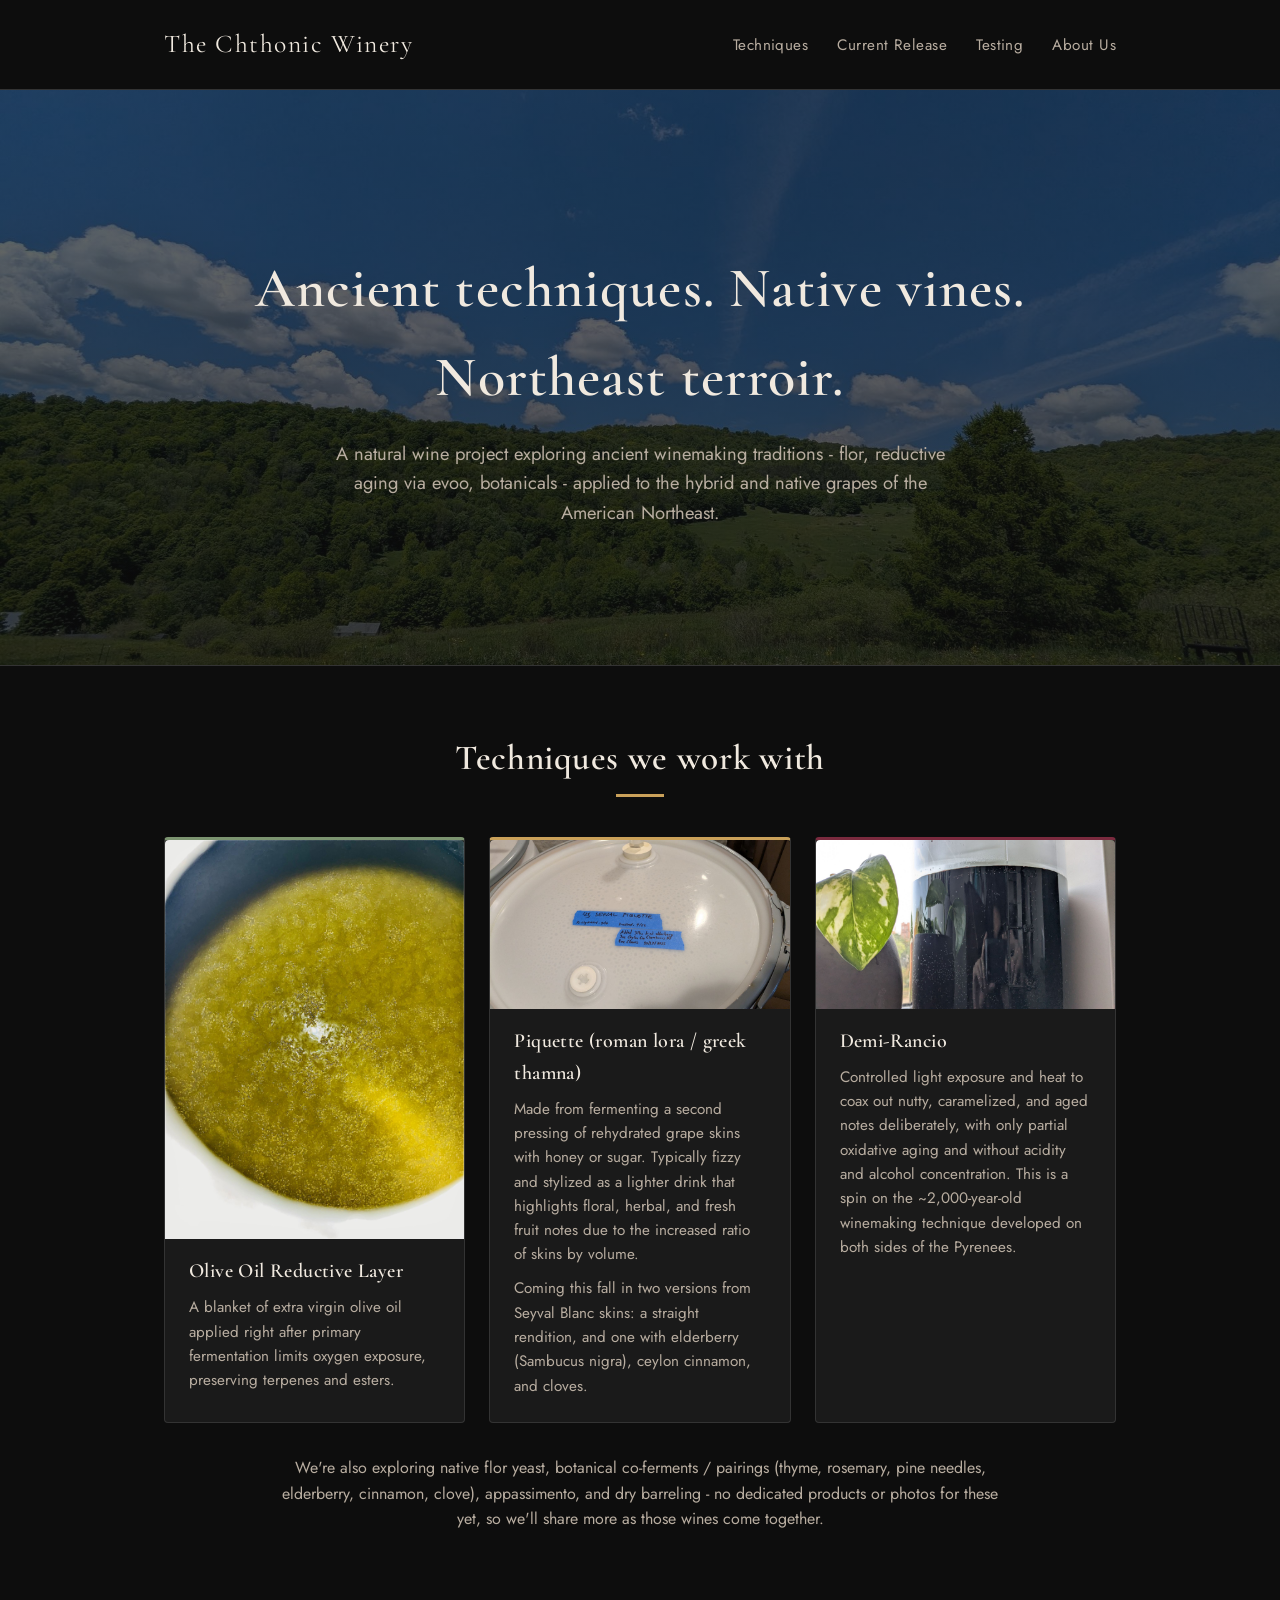
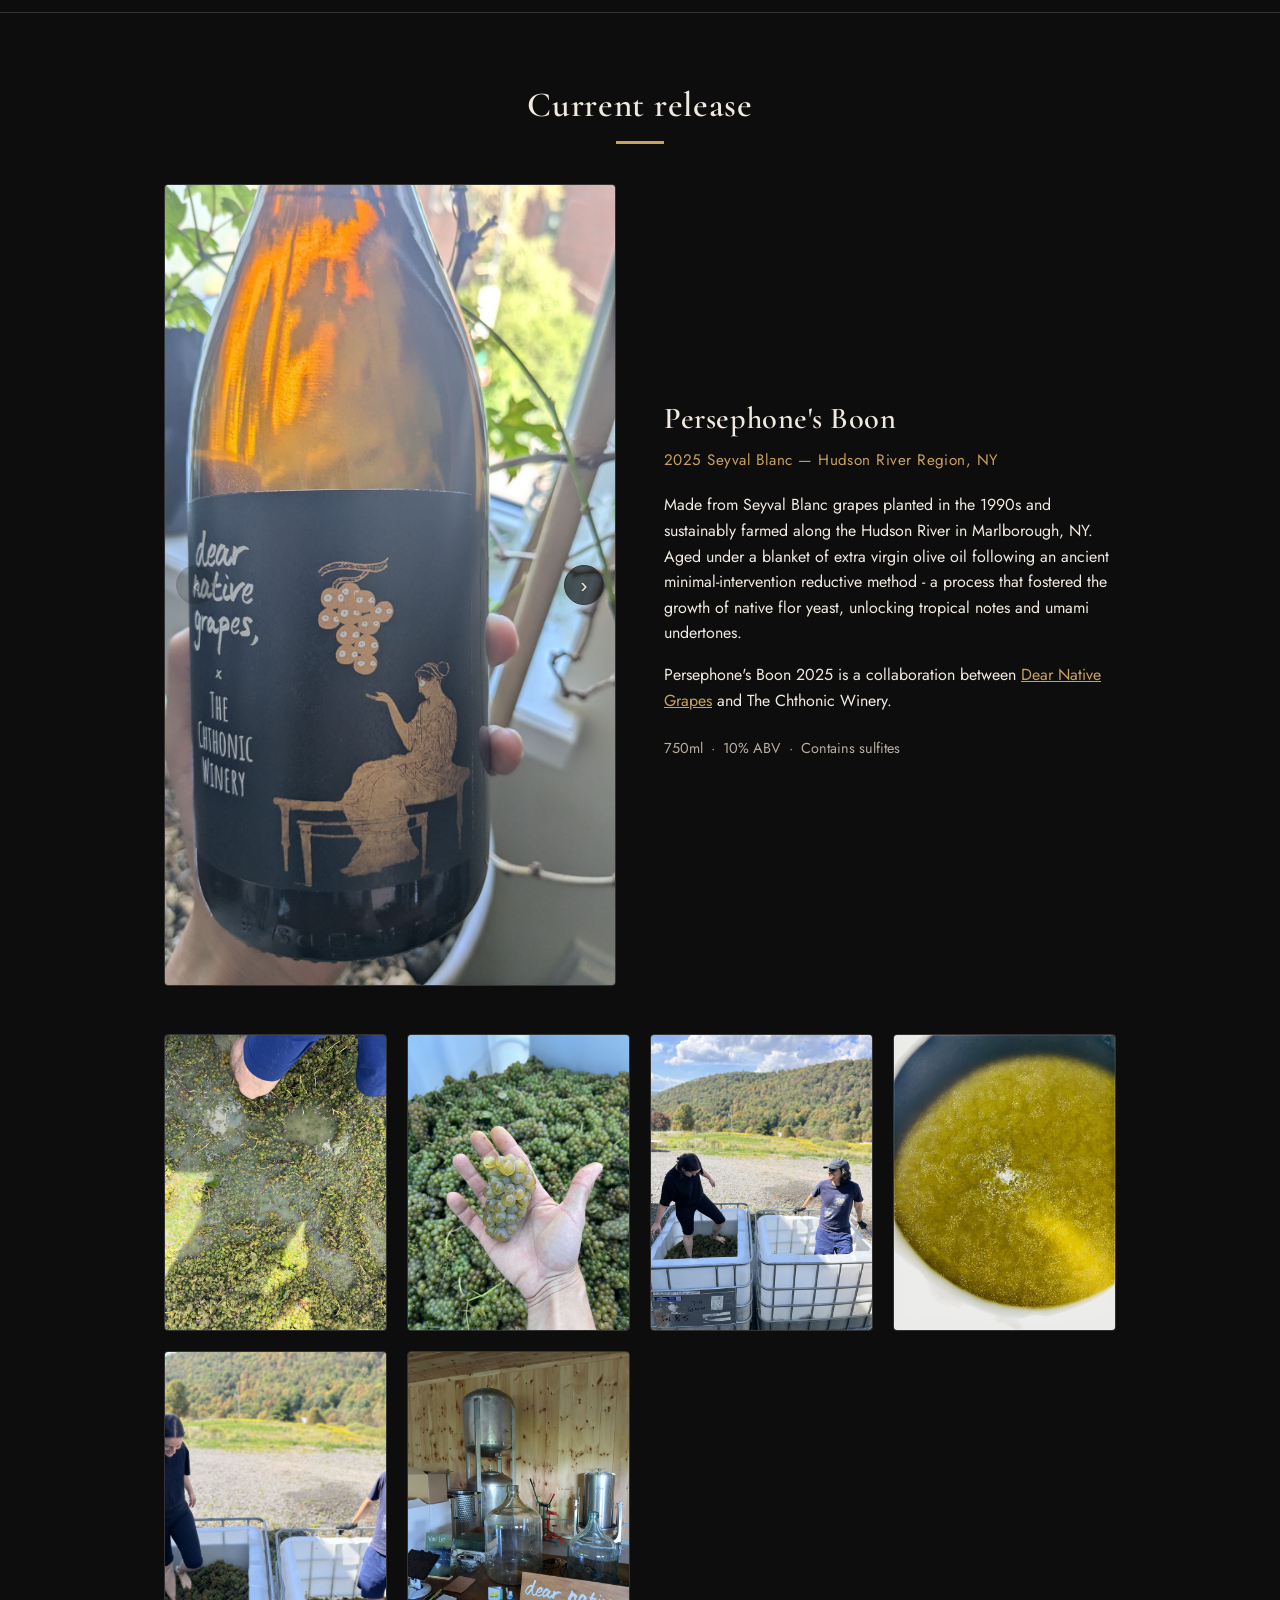
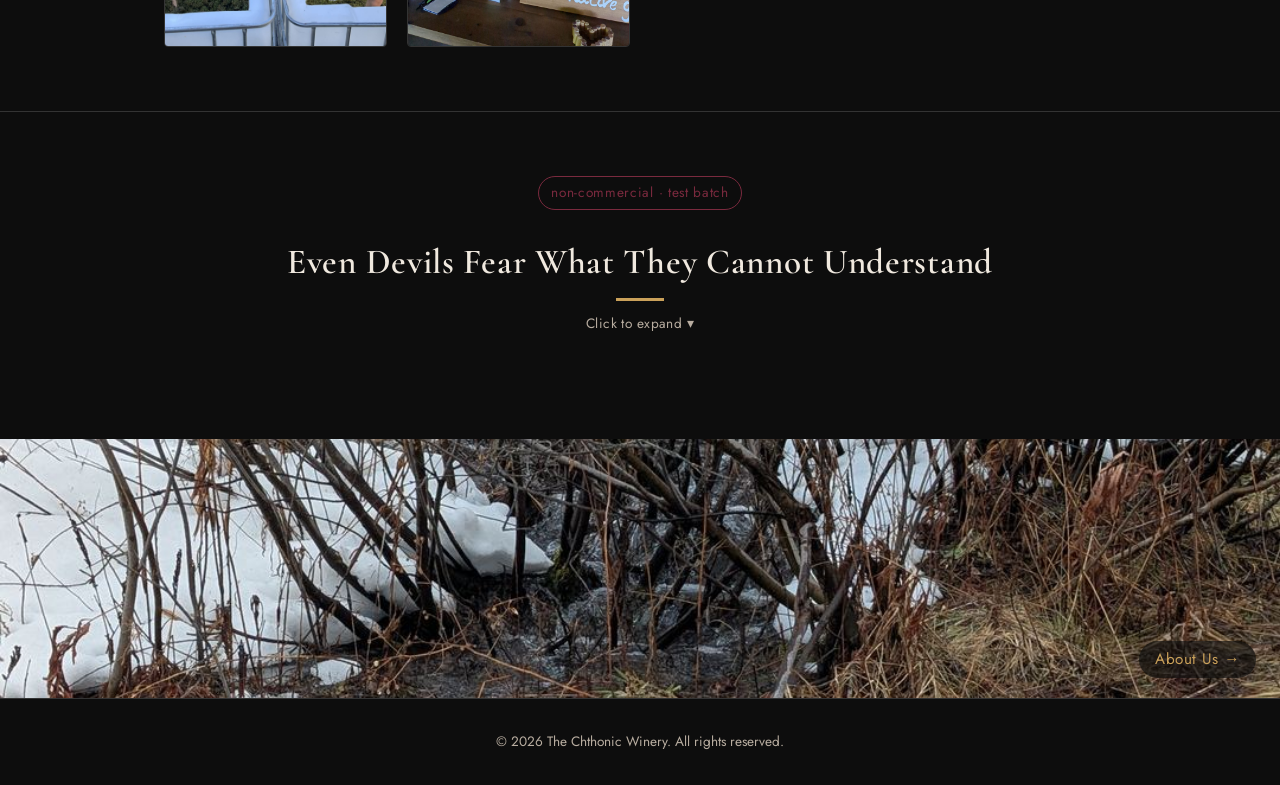
==== commit c362325f: "Rewrite Piquette card title and description Adds the roman lora / greek thamna naming, explains the " ====
--- a/index.html
+++ b/index.html
@@ -49,8 +49,9 @@
         <div class="photo-frame">
           <img loading="lazy" decoding="async" src="images%20resized/method/2025%20piquette%20under%20fermentation.jpg" alt="Piquette under fermentation">
         </div>
-        <h3>Piquette</h3>
-        <p>Refermented from Seyval Blanc skins after rehydration with brown sugar, aged six months under flor. Coming this fall in two versions - a straight rendition, and one layered with elderberry (Sambucus nigra), Ceylon cinnamon, and clove, a co-ferment tradition once widespread in Europe before being banned as a wine additive in parts of France and Portugal in the 1800s. Releasing for Halloween/Thanksgiving.</p>
+        <h3>Piquette (roman lora / greek thamna)</h3>
+        <p>Made from fermenting a second pressing of rehydrated grape skins with honey or sugar. Typically fizzy and stylized as a lighter drink that highlights floral, herbal, and fresh fruit notes due to the increased ratio of skins by volume.</p>
+        <p>Coming this fall in two versions from Seyval Blanc skins: a straight rendition, and one with elderberry (Sambucus nigra), ceylon cinnamon, and cloves.</p>
       </div>
       <div class="technique-card">
         <div class="photo-frame">
--- a/style.css
+++ b/style.css
@@ -323,6 +323,10 @@
   color: var(--text-muted);
   margin: 0;
   font-size: 0.95rem;
+}
+
+.technique-card p + p {
+  margin-top: 0.6rem;
 }
 
 /* Photos */
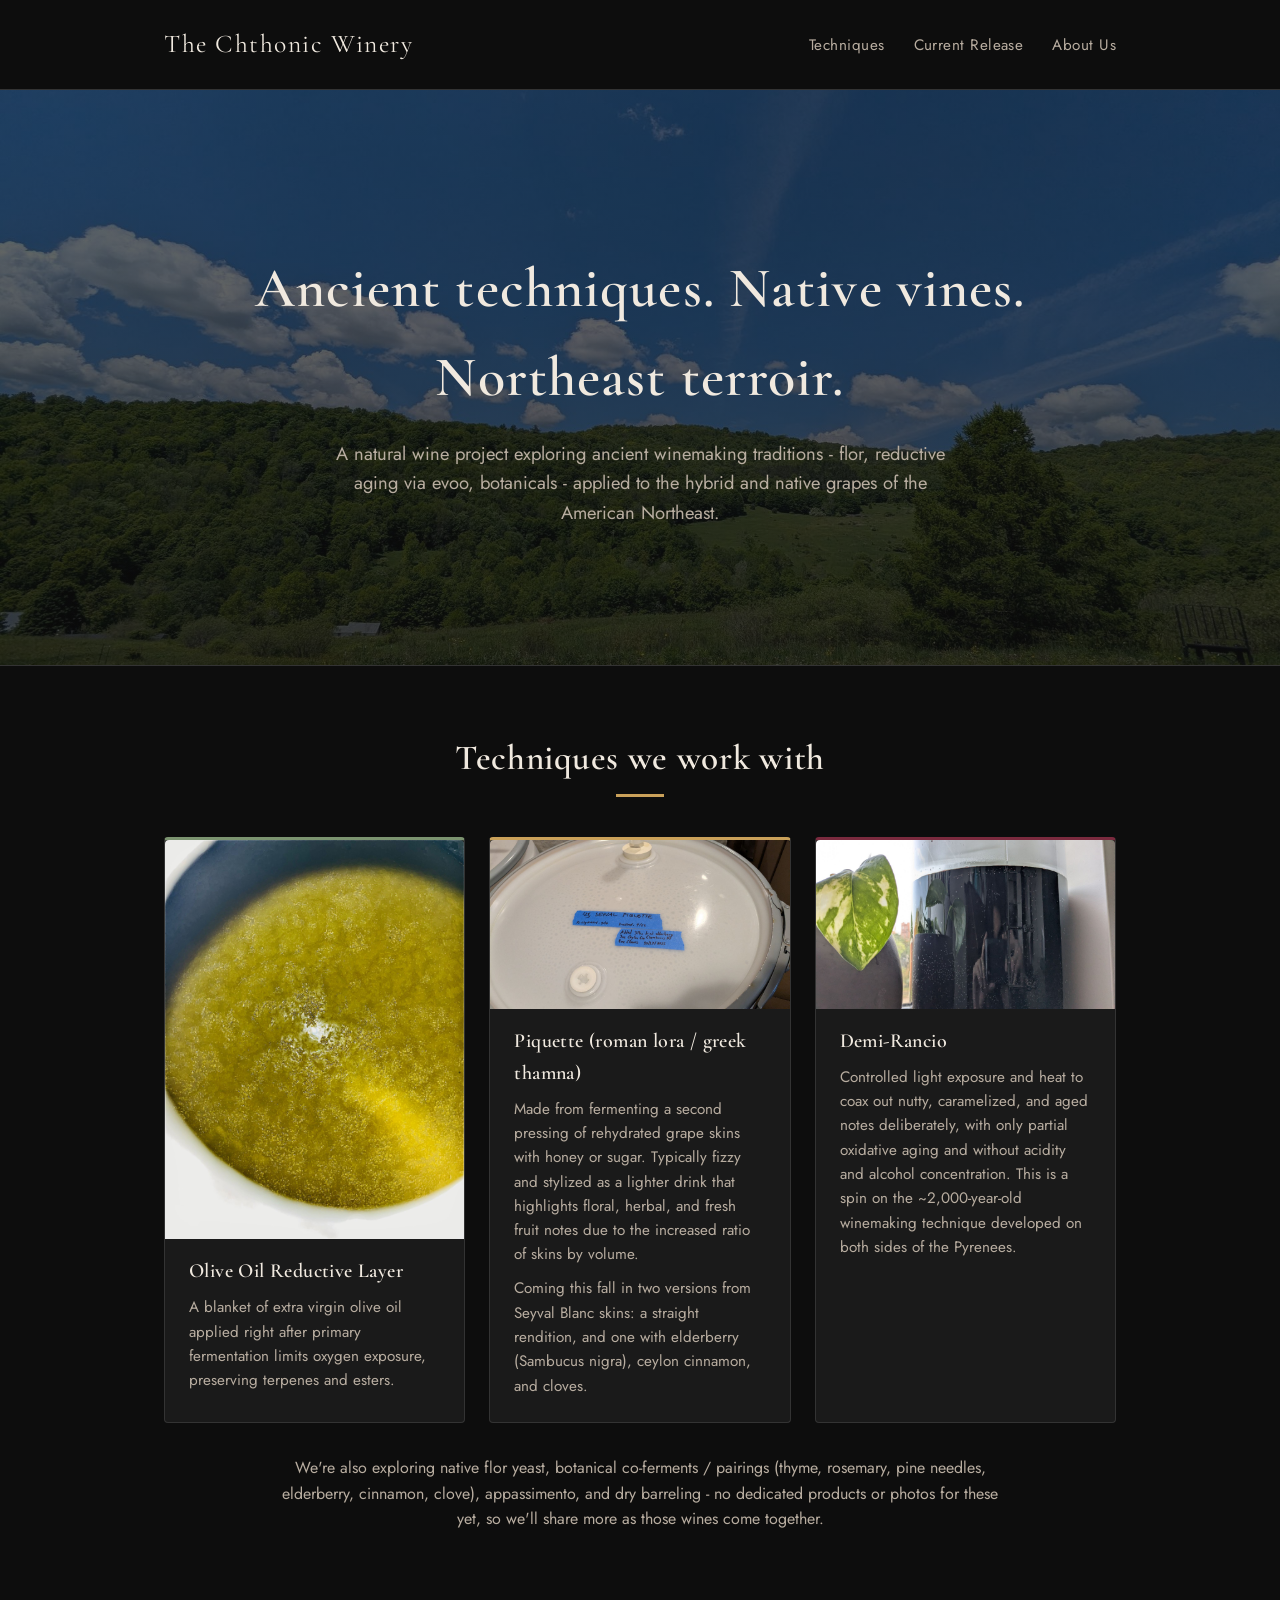
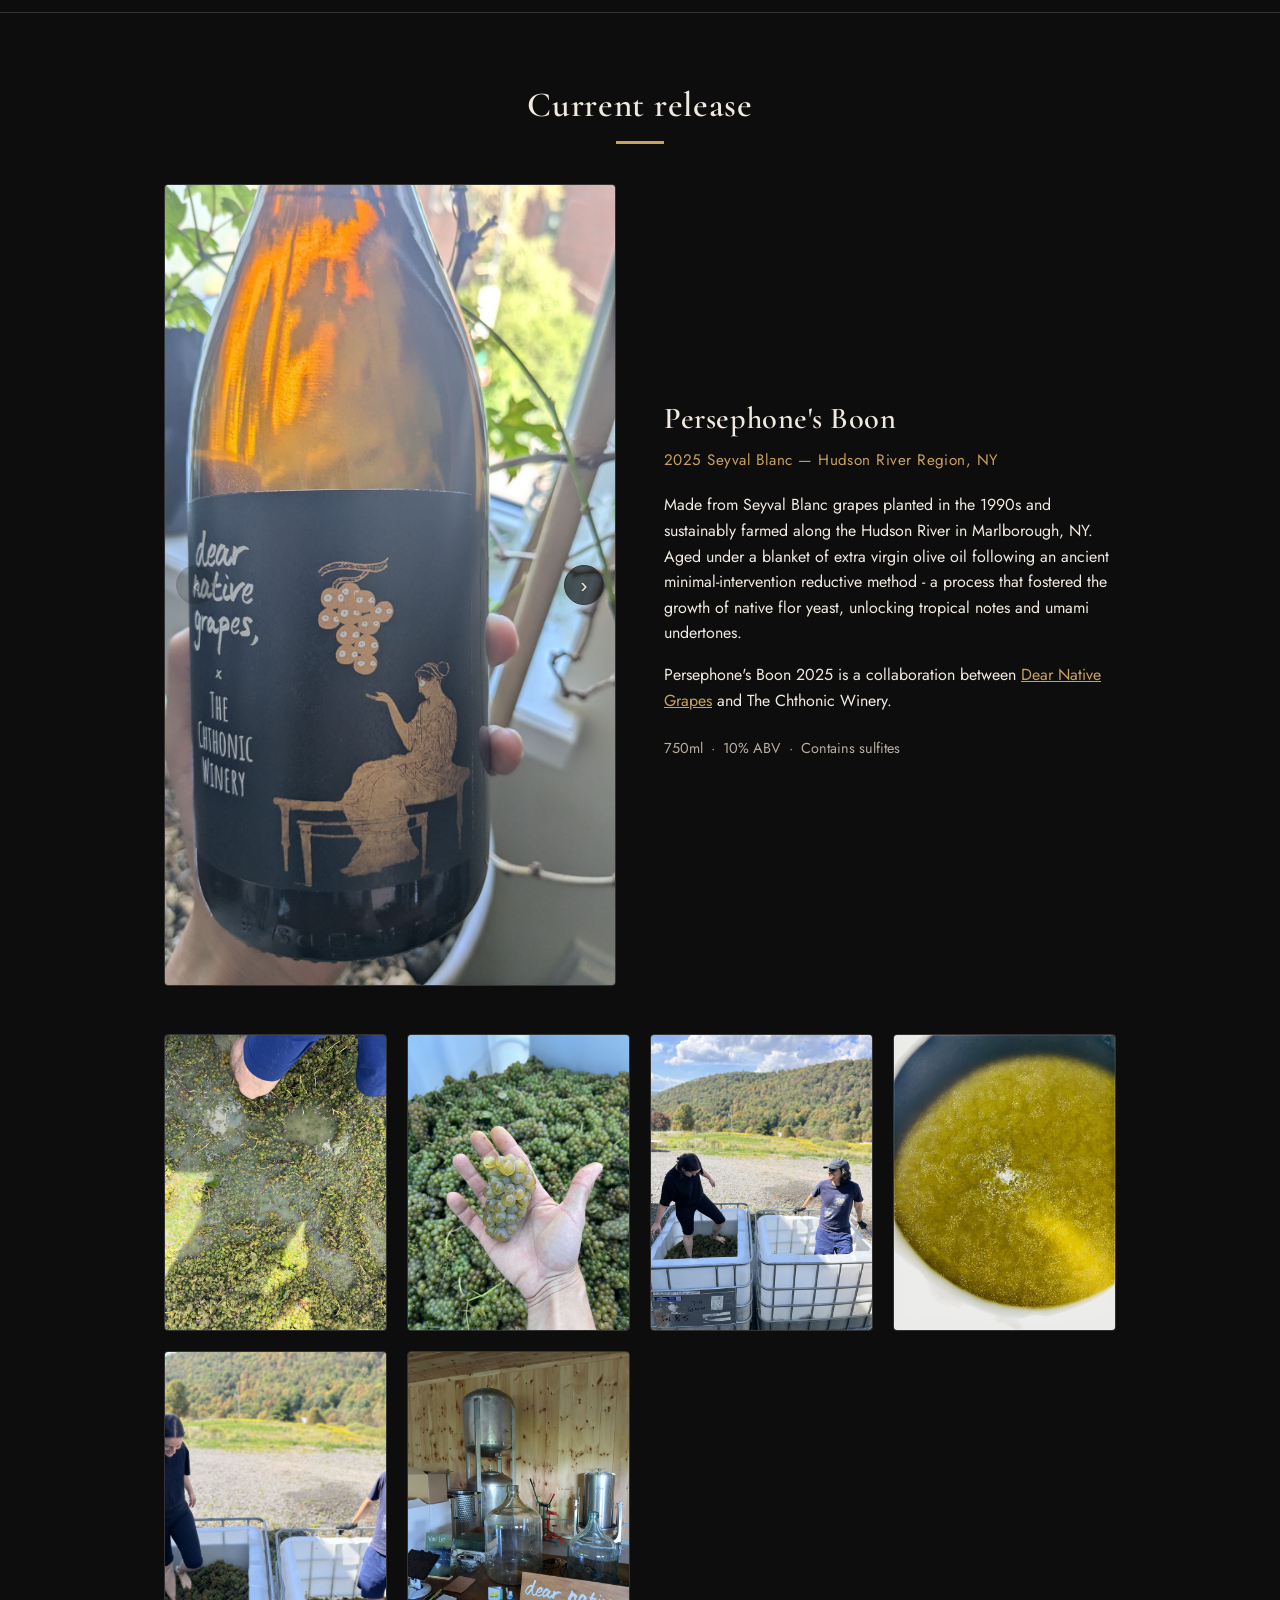
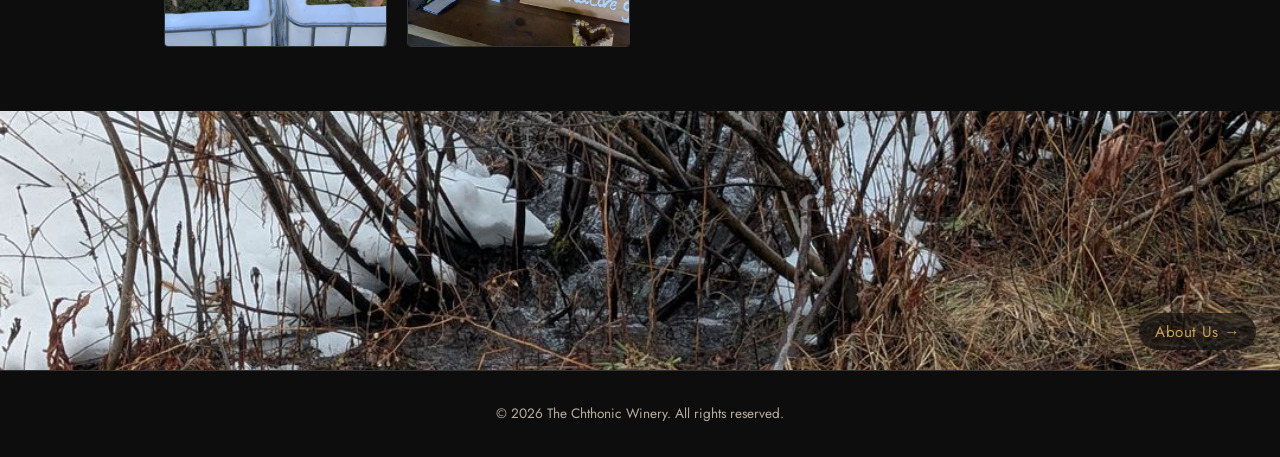
==== commit 539e52b5: "Temporarily disable the non-commercial test batch section The "Even Devils Fear What They Cannot Und" ====
--- a/index.html
+++ b/index.html
@@ -18,7 +18,7 @@
     <nav>
       <a href="#techniques">Techniques</a>
       <a href="#current-release">Current Release</a>
-      <a href="#testing">Testing</a>
+      <!-- <a href="#testing">Testing</a> -->
       <a href="about.html">About Us</a>
     </nav>
   </div>
@@ -110,6 +110,9 @@
   </div>
 </section>
 
+<!-- Testing section disabled for now (experiment delayed); restore by deleting the
+     surrounding template tags below so <section id="testing"> renders again. -->
+<template id="testing-section-disabled">
 <section id="testing">
   <div class="container">
     <details class="testing-details">
@@ -163,6 +166,7 @@
     </details>
   </div>
 </section>
+</template>
 
 <a href="about.html" class="banner-strip" style="background-image: url('images%20resized/site/2025%20DNG%20winter%20outside%201.jpg');" aria-label="Go to About Us">
   <span class="banner-strip-label">About Us &rarr;</span>
--- a/style.css
+++ b/style.css
@@ -243,36 +243,6 @@
   pointer-events: none;
 }
 
-/* Winemaker photo stack */
-.photo-stack {
-  display: flex;
-  flex-direction: column;
-  padding: 1rem 0 2rem;
-}
-
-.photo-stack .photo-frame {
-  width: 56%;
-  min-height: 220px;
-  box-shadow: 0 8px 20px rgba(0, 0, 0, 0.45);
-}
-
-.photo-stack .photo-frame:nth-child(1) {
-  align-self: flex-start;
-  z-index: 3;
-  margin-bottom: -5rem;
-}
-
-.photo-stack .photo-frame:nth-child(2) {
-  align-self: flex-end;
-  z-index: 2;
-  margin-bottom: -5rem;
-}
-
-.photo-stack .photo-frame:nth-child(3) {
-  align-self: flex-start;
-  z-index: 1;
-}
-
 .collab-tag {
   display: inline-block;
   border: 1px solid var(--amber);
@@ -351,6 +321,12 @@
 .photo-frame.about-photo,
 .release-grid .photo-frame {
   min-height: 320px;
+}
+
+#winemaker .photo-frame.about-photo {
+  width: 75%;
+  min-height: 240px;
+  margin: 0 auto;
 }
 
 /* Image carousel */
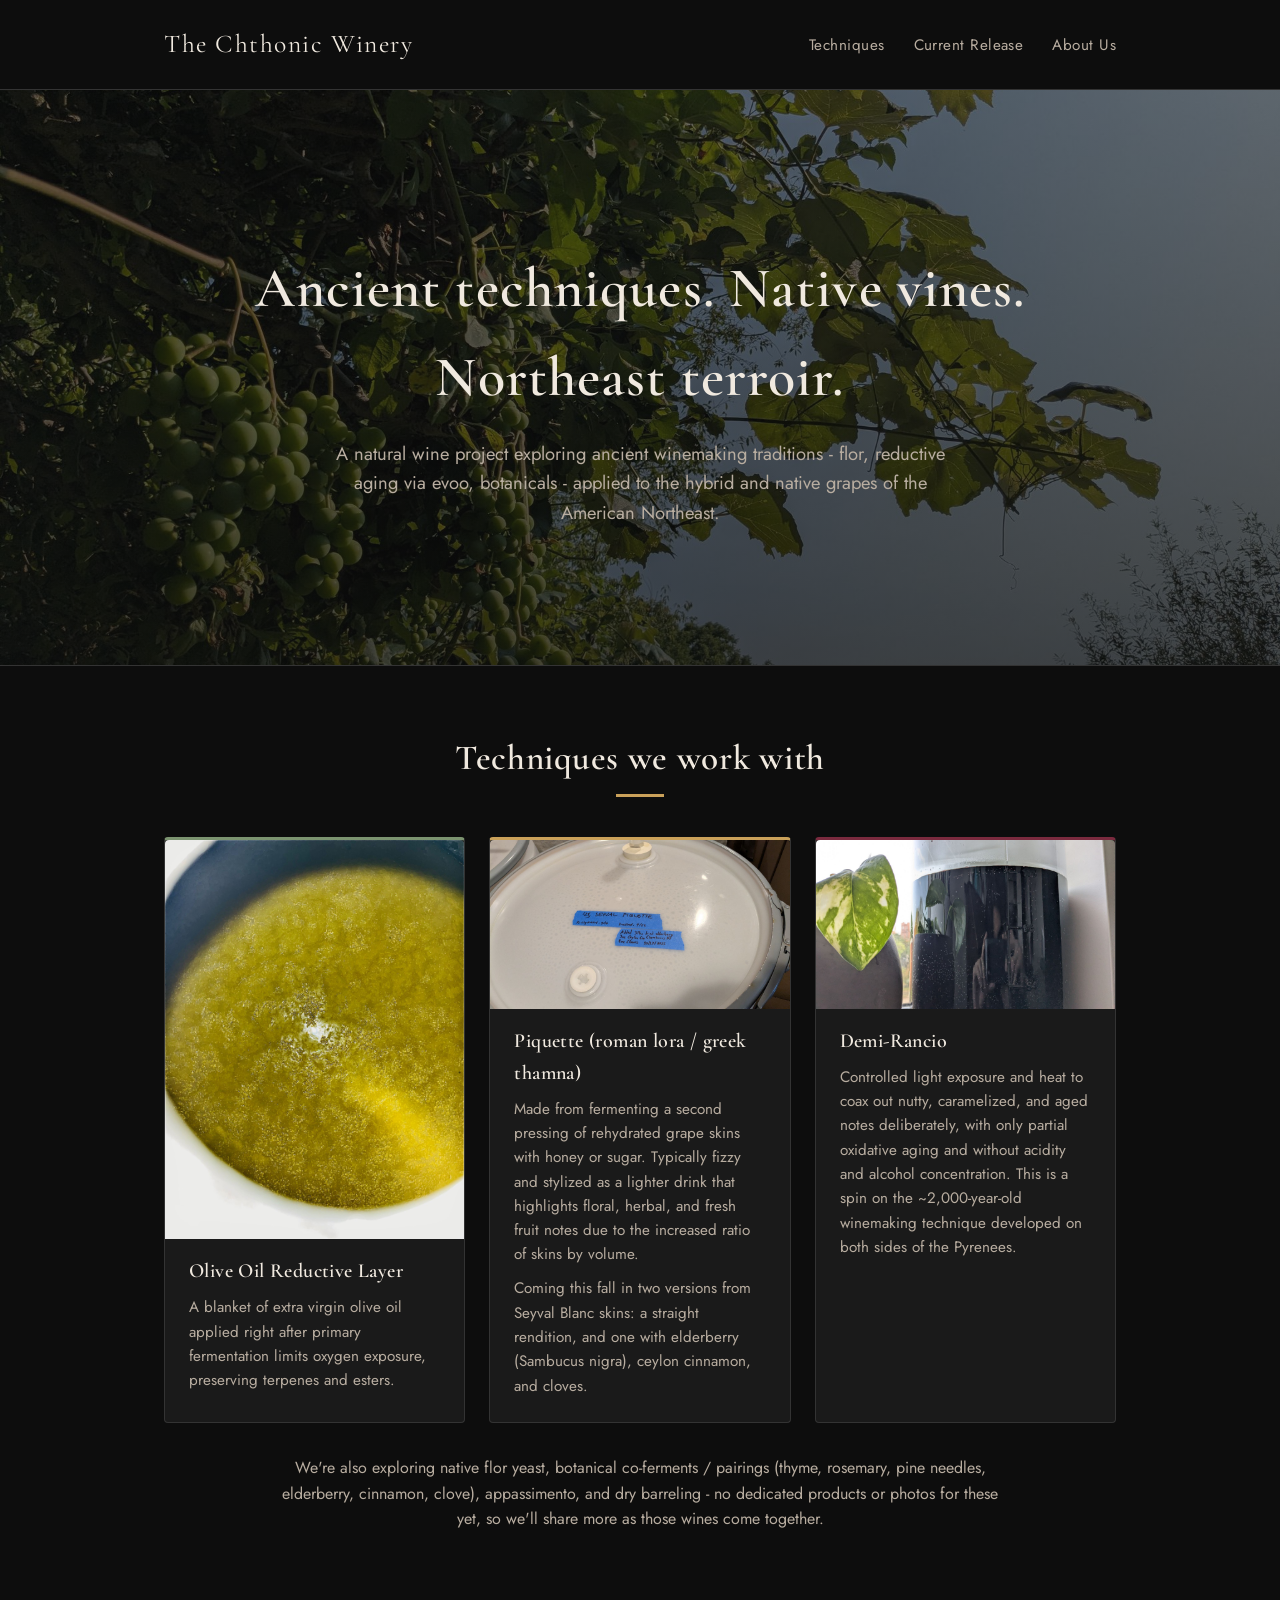
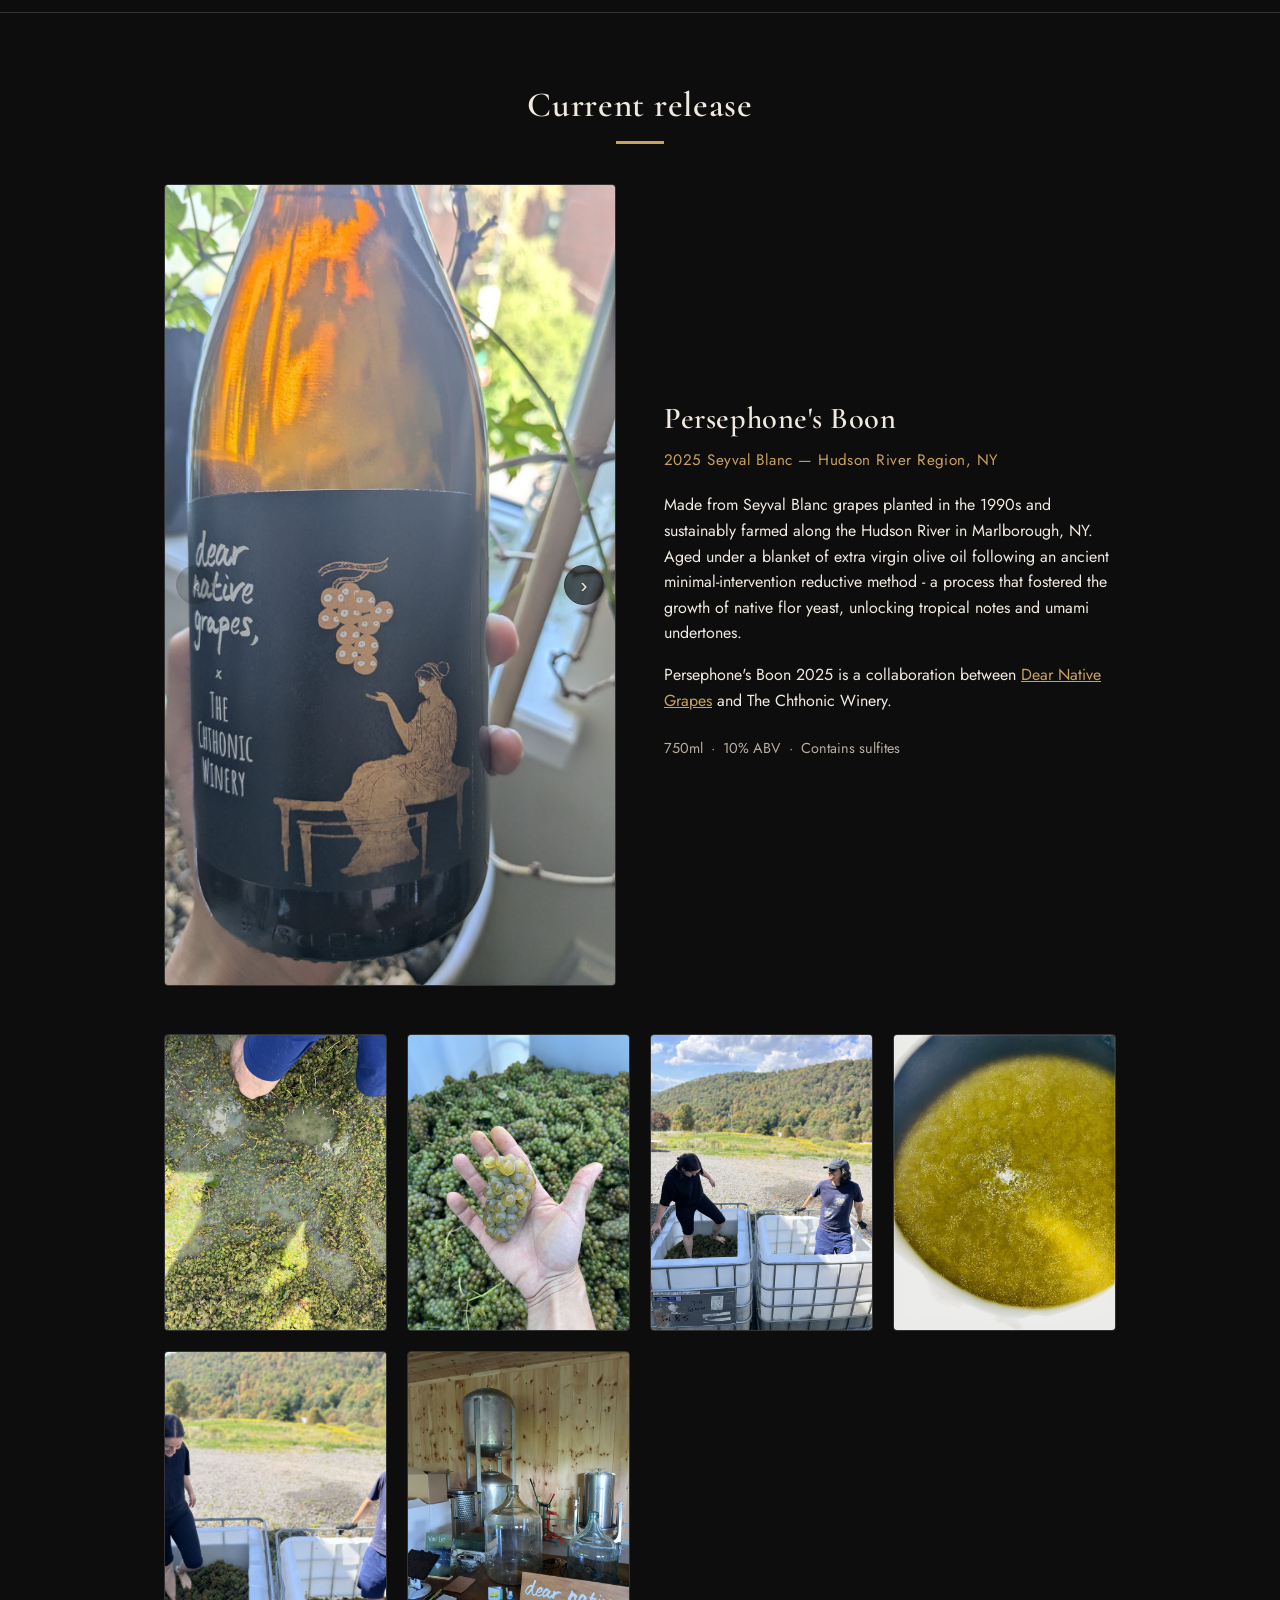
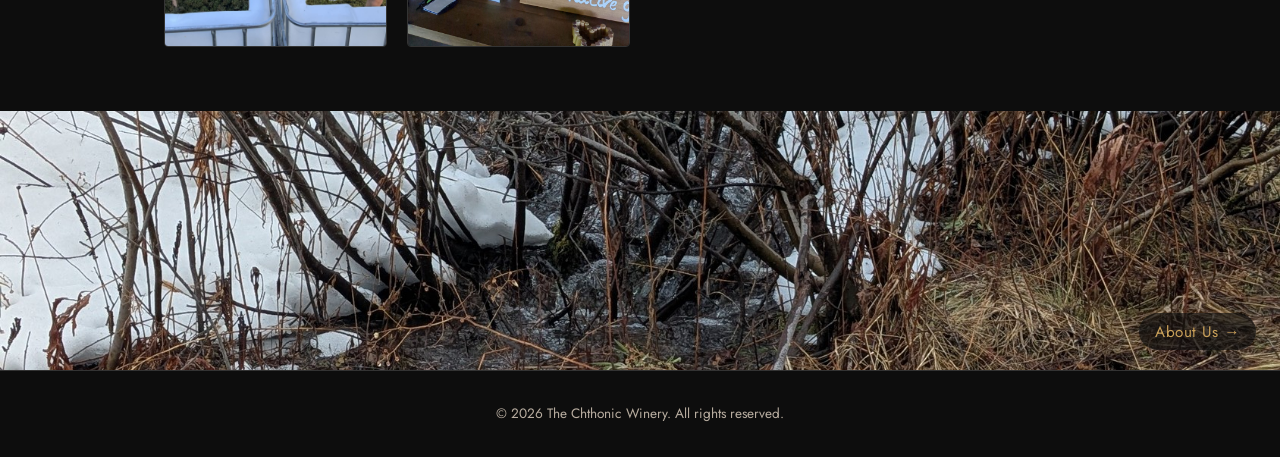
==== commit 226e0233: "Swap homepage hero image to grapes-on-oak-tree shot Trying the new Landtrust photo for the intro her" ====
--- a/index.html
+++ b/index.html
@@ -24,7 +24,7 @@
   </div>
 </header>
 
-<section class="hero" style="background-image: url('images%20resized/site/2026%20DNG%20B-roll%202.jpg');">
+<section class="hero" style="background-image: url('images%20resized/site/2026%20Landtrust%20B-roll%20grapes%20on%20oak%20tree.jpg');">
   <div class="container">
     <h1>Ancient techniques. Native vines. Northeast terroir.</h1>
     <p>A natural wine project exploring ancient winemaking traditions - flor, reductive aging via evoo, botanicals - applied to the hybrid and native grapes of the American Northeast.</p>
